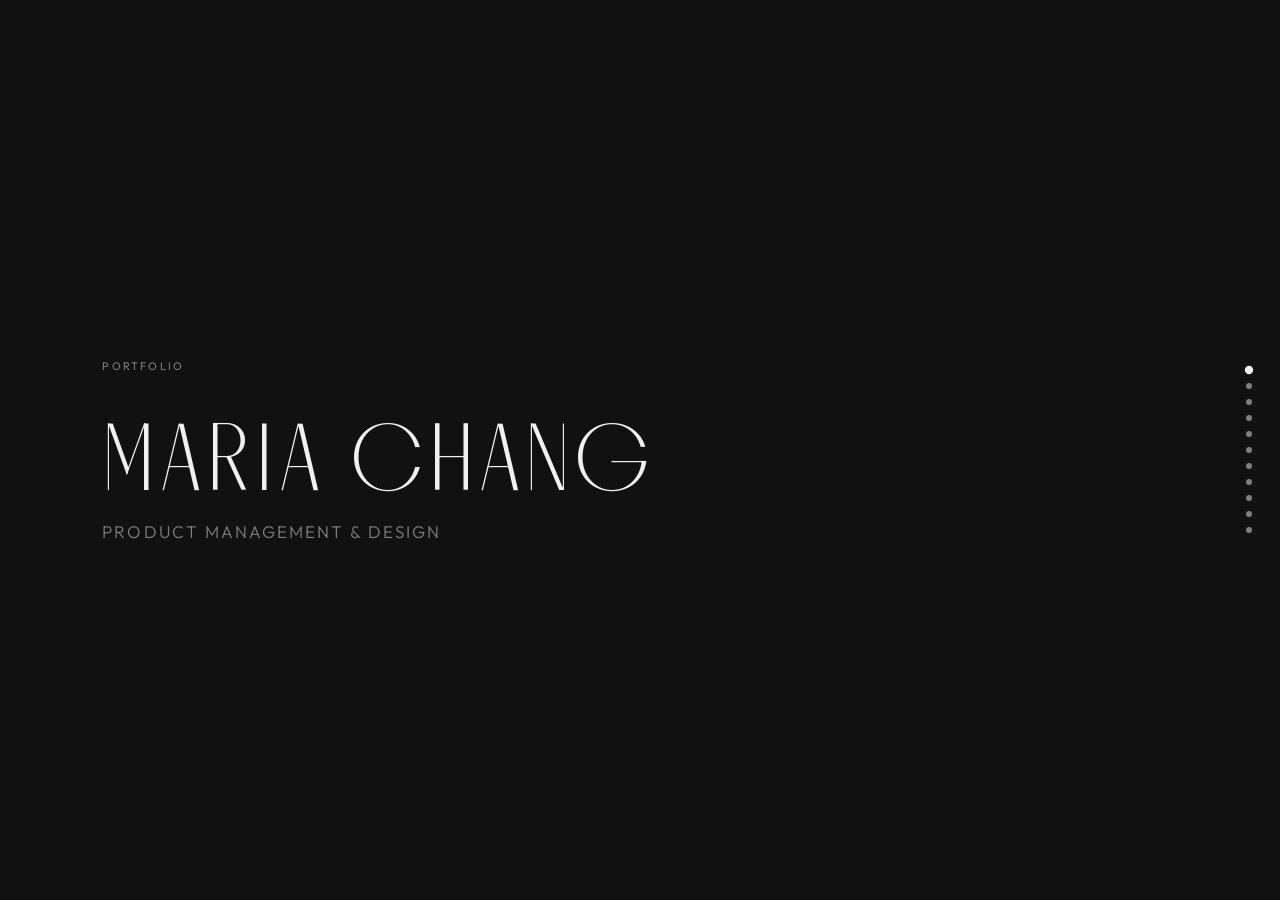
==== index.html @ 5188cbfe "Fix video paths with clean filenames" ====
<!DOCTYPE html>
<html lang="en">
<head>
  <meta charset="UTF-8" />
  <meta name="viewport" content="width=device-width, initial-scale=1.0" />
  <title>Maria Chang — Portfolio</title>
  <style>
    @font-face {
      font-family: 'Outfit';
      src: url('fonts/Outfit.ttf') format('truetype');
      font-weight: 100 900;
      font-style: normal;
    }
    @font-face {
      font-family: 'Melodrama';
      src: url('fonts/Melodrama.ttf') format('truetype');
      font-weight: 100 900;
      font-style: normal;
    }

    *, *::before, *::after { box-sizing: border-box; margin: 0; padding: 0; }

    :root {
      --bg: #111111;
      --bg2: #181818;
      --fg: #f0f0f0;
      --muted: rgba(240,240,240,0.5);
      --line: rgba(240,240,240,0.15);
      --accent: rgba(240,240,240,0.08);
      --font: 'Outfit', 'Helvetica Neue', Helvetica, Arial, system-ui, sans-serif;
    }

    html, body {
      height: 100%;
      background: var(--bg);
      color: var(--fg);
      font-family: var(--font);
      overflow: hidden;
    }

    /* ── scroll container ── */
    main {
      height: 100vh;
      overflow-y: scroll;
      scroll-snap-type: y mandatory;
      scrollbar-width: none;
    }
    main::-webkit-scrollbar { display: none; }

    section {
      height: 100vh;
      width: 100vw;
      scroll-snap-align: start;
      display: flex;
      align-items: center;
      justify-content: center;
      position: relative;
      overflow: hidden;
      padding: 0 8vw;
    }

    /* ── nav dots ── */
    nav {
      position: fixed;
      right: 28px;
      top: 50%;
      transform: translateY(-50%);
      z-index: 100;
      display: flex;
      flex-direction: column;
      gap: 10px;
    }
    nav a {
      display: block;
      width: 6px;
      height: 6px;
      border-radius: 50%;
      background: var(--muted);
      transition: background 0.3s, transform 0.3s;
      text-decoration: none;
    }
    nav a.active {
      background: var(--fg);
      transform: scale(1.4);
    }

    /* ── typography ── */
    .label {
      font-size: 11px;
      letter-spacing: 0.2em;
      text-transform: uppercase;
      color: var(--muted);
      margin-bottom: 20px;
    }
    h1 {
      font-family: 'Melodrama', var(--font);
      font-size: clamp(52px, 8vw, 96px);
      font-weight: 300;
      letter-spacing: 0.05em;
      text-transform: uppercase;
      line-height: 1;
    }
    h2 {
      font-family: 'Melodrama', var(--font);
      font-size: clamp(32px, 5vw, 58px);
      font-weight: 300;
      letter-spacing: 0.04em;
      text-transform: uppercase;
      line-height: 1;
      margin-bottom: 28px;
    }
    h3 {
      font-size: 11px;
      font-weight: 400;
      letter-spacing: 0.18em;
      text-transform: uppercase;
      color: var(--muted);
      margin-bottom: 10px;
    }
    p {
      font-size: clamp(13px, 1.4vw, 15px);
      line-height: 1.7;
      color: var(--fg);
      max-width: 560px;
    }
    .rule { width: 100%; height: 1px; background: var(--line); margin: 20px 0; }

    /* ── slide layouts ── */
    .slide-inner {
      width: 100%;
      max-width: 1100px;
    }

    /* ── S1: hero ── */
    #s1 { background: var(--bg); }
    #s1 .slide-inner { display: flex; flex-direction: column; gap: 16px; }
    #s1 .subtitle {
      font-size: clamp(13px, 1.6vw, 17px);
      letter-spacing: 0.12em;
      text-transform: uppercase;
      color: var(--muted);
      font-weight: 300;
    }

    /* ── S2: about ── */
    #s2 { background: var(--bg2); }
    #s2 .grid {
      display: grid;
      grid-template-columns: 1fr 1fr;
      gap: 0 60px;
      margin-top: 8px;
    }
    #s2 .col { display: flex; flex-direction: column; gap: 12px; }
    #s2 .interest-list { list-style: none; display: flex; flex-direction: column; gap: 6px; }
    #s2 .interest-list li {
      font-size: clamp(13px, 1.3vw, 15px);
      padding-left: 16px;
      border-left: 1px solid var(--line);
      color: var(--fg);
      line-height: 1.5;
    }

    /* ── project slides ── */
    .project-slide { background: var(--bg); }
    .project-slide.alt { background: var(--bg2); }
    .project-slide .slide-inner {
      display: grid;
      grid-template-columns: 1fr 1fr;
      gap: 60px;
      align-items: center;
    }
    .project-slide .text-col { display: flex; flex-direction: column; }
    .project-slide .media-col {
      display: flex;
      align-items: center;
      justify-content: center;
    }
    .project-slide video {
      width: 100%;
      max-height: 55vh;
      border-radius: 4px;
      background: #000;
      object-fit: cover;
    }
    .insight {
      margin-top: 20px;
      padding: 16px 20px;
      border-left: 2px solid var(--line);
      font-size: clamp(12px, 1.2vw, 14px);
      font-style: italic;
      color: var(--muted);
      line-height: 1.7;
      max-width: 480px;
    }
    .link-out {
      display: inline-block;
      margin-top: 20px;
      font-size: 11px;
      letter-spacing: 0.15em;
      text-transform: uppercase;
      color: var(--fg);
      text-decoration: none;
      border-bottom: 1px solid var(--line);
      padding-bottom: 3px;
      transition: border-color 0.2s;
    }
    .link-out:hover { border-color: var(--fg); }

    .tools-list {
      display: flex;
      flex-wrap: wrap;
      gap: 8px;
      margin-top: 16px;
    }
    .tools-list span {
      font-size: 11px;
      letter-spacing: 0.1em;
      text-transform: uppercase;
      padding: 4px 10px;
      border: 1px solid var(--line);
      border-radius: 2px;
      color: var(--muted);
    }

    .three-col {
      display: grid;
      grid-template-columns: 1fr 1fr 1fr;
      gap: 24px;
      margin-top: 20px;
    }
    .three-col .item { display: flex; flex-direction: column; gap: 8px; }
    .three-col .item p { max-width: none; font-size: 13px; }

    /* ── S11: thank you ── */
    #s11 { background: var(--bg2); }
    #s11 .slide-inner { display: flex; flex-direction: column; gap: 28px; }
    #s11 .tagline {
      font-size: clamp(13px, 1.5vw, 17px);
      color: var(--muted);
      max-width: 480px;
      line-height: 1.6;
    }
    #s11 .contact { display: flex; flex-direction: column; gap: 10px; }
    #s11 .contact a {
      font-size: clamp(13px, 1.3vw, 15px);
      color: var(--fg);
      text-decoration: none;
      border-bottom: 1px solid var(--line);
      padding-bottom: 3px;
      width: fit-content;
      transition: border-color 0.2s;
    }
    #s11 .contact a:hover { border-color: var(--fg); }
  </style>
</head>
<body>

<nav id="dots"></nav>

<main id="main">

  <!-- S1: Hero -->
  <section id="s1">
    <div class="slide-inner">
      <div class="label">Portfolio</div>
      <h1>Maria Chang</h1>
      <div class="subtitle">Product Management &amp; Design</div>
    </div>
  </section>

  <!-- S2: Who I Am -->
  <section id="s2">
    <div class="slide-inner">
      <div class="label">About</div>
      <h2>Who I Am</h2>
      <p>I grew up in Peru watching institutions fail the people they were supposed to serve. I believe technology can close those gaps, but only if it is built with the people it affects. My goal is to build human-centered tech that is honest about its tradeoffs and designed to expand, not replace, human agency.</p>
      <div class="rule"></div>
      <div class="grid">
        <div class="col">
          <h3>Background</h3>
          <p>Industrial and Systems Engineer from Peru, with an MBA from Politecnico di Milano and an MPS in Information Science from Cornell. I have worked across e-commerce, advertising, and job search platforms as a product manager and analyst.</p>
          <p style="margin-top:10px">My work sits at the intersection of technology, human behavior, and systems design.</p>
        </div>
        <div class="col">
          <h3>Interests</h3>
          <ul class="interest-list">
            <li>Human-AI Interaction</li>
            <li>AI Policy and Governance</li>
            <li>Technology for Development</li>
            <li>Product Strategy</li>
          </ul>
        </div>
      </div>
    </div>
  </section>

  <!-- S3: Elecciones 2026 P1 -->
  <section id="s3" class="project-slide">
    <div class="slide-inner">
      <div class="text-col">
        <div class="label">Project 01 — Ongoing</div>
        <h2>Elecciones 2026</h2>
        <div class="rule"></div>
        <h3>Problem</h3>
        <p>In Peru, corruption is normalized. The JNE (national electoral body) makes candidate info public, but the website is dense and hard to navigate. Voters struggle to compare candidates on policy, background, or track record.</p>
        <p style="margin-top:14px"><strong>Goal:</strong> Make information easy to scan without nudging voters toward any candidate.</p>
        <div style="margin-top:16px">
          <h3>Built With</h3>
          <div class="tools-list">
            <span>Claude Code</span>
            <span>Web Scraping</span>
            <span>JNE Data</span>
          </div>
        </div>
      </div>
      <div class="media-col">
        <video autoplay muted loop playsinline>
          <source src="assets/video-elecciones1.mov" type="video/mp4" />
        </video>
      </div>
    </div>
  </section>

  <!-- S4: Elecciones 2026 P2 -->
  <section id="s4" class="project-slide alt">
    <div class="slide-inner">
      <div class="text-col">
        <div class="label">Project 01 — Approach</div>
        <h2>Elecciones 2026</h2>
        <div class="rule"></div>
        <h3>Approach</h3>
        <p>Restructured the information architecture to surface policy positions, background, and track record in a scannable, comparable format.</p>
        <div class="insight">"The hardest design decision was not layout: it was deciding what to show and how much. Every choice about what to surface or suppress is implicitly an editorial decision. Neutrality is not a default. It has to be actively designed for."</div>
        <a class="link-out" href="https://mschv.github.io/eleccciones2026/" target="_blank" rel="noopener">View Live →</a>
      </div>
      <div class="media-col">
        <video autoplay muted loop playsinline>
          <source src="assets/video-elecciones2.mov" type="video/mp4" />
        </video>
      </div>
    </div>
  </section>

  <!-- S5: ApplAI P1 -->
  <section id="s5" class="project-slide alt">
    <div class="slide-inner">
      <div class="text-col">
        <div class="label">Project 02 — Cornell HCI Studio</div>
        <h2>ApplAI</h2>
        <div class="rule"></div>
        <h3>Problem</h3>
        <p>Candidates going through AI-assisted hiring have almost no visibility into how decisions are made and no recourse if they suspect unfair treatment.</p>
        <div style="margin-top:20px">
          <h3>Solution</h3>
          <p>A platform giving candidates three things they lack:</p>
          <div class="three-col" style="margin-top:14px">
            <div class="item">
              <div class="label" style="margin-bottom:6px">01</div>
              <p>Visibility into companies' hiring practices</p>
            </div>
            <div class="item">
              <div class="label" style="margin-bottom:6px">02</div>
              <p>A way to raise concerns</p>
            </div>
            <div class="item">
              <div class="label" style="margin-bottom:6px">03</div>
              <p>Access to legal guidance if rights were violated</p>
            </div>
          </div>
        </div>
        <div class="tools-list" style="margin-top:20px">
          <span>Figma</span>
        </div>
      </div>
      <div class="media-col"></div>
    </div>
  </section>

  <!-- S6: ApplAI P2 -->
  <section id="s6" class="project-slide">
    <div class="slide-inner">
      <div class="text-col">
        <div class="label">Project 02 — Process &amp; Results</div>
        <h2>ApplAI</h2>
        <div class="rule"></div>
        <h3>Process</h3>
        <p>User interviews, heuristic evaluation, and usability testing across multi-screen workflows.</p>
        <div class="insight">"The most valuable intervention was making systemic information legible so candidates could make informed choices from the start."</div>
        <div style="margin-top:16px">
          <h3>Key Finding</h3>
          <p>The companies' hiring practices view resonated most strongly. Users wanted visibility before applying — not just a complaint button after something went wrong.</p>
        </div>
        <div class="tools-list" style="margin-top:16px">
          <span>Figma</span>
          <span>Fireworks AI</span>
          <span>Mistral</span>
          <span>Prompt Engineering</span>
        </div>
        <a class="link-out" href="https://www.figma.com/proto/qfC9lb682GSVpieLR2Z6wX/ApplAI" target="_blank" rel="noopener">View Prototype →</a>
      </div>
      <div class="media-col">
        <video autoplay muted loop playsinline>
          <source src="assets/video-applai.mov" type="video/mp4" />
        </video>
      </div>
    </div>
  </section>

  <!-- S7: Jobrapido P1 -->
  <section id="s7" class="project-slide alt">
    <div class="slide-inner">
      <div class="text-col">
        <div class="label">Project 03 — PM Internship</div>
        <h2>Jobrapido</h2>
        <div class="rule"></div>
        <h3>Problem</h3>
        <p>Low retention. Users were not coming back.</p>
        <p style="margin-top:10px"><em>"The UX was the bottleneck. If we made the search experience meaningfully better, retention would follow."</em></p>
        <div style="margin-top:20px">
          <h3>Three Levers</h3>
          <div class="three-col">
            <div class="item">
              <div class="label" style="margin-bottom:6px">Filtering</div>
              <p>Built ML keyword extraction workflow to improve job-to-query matching (80% accuracy)</p>
            </div>
            <div class="item">
              <div class="label" style="margin-bottom:6px">UI Redesign</div>
              <p>Restructured results page with inline job preview and rebalanced visual hierarchy</p>
            </div>
            <div class="item">
              <div class="label" style="margin-bottom:6px">Subscription</div>
              <p>Reworked copy and flow to convert more users into returning ones</p>
            </div>
          </div>
        </div>
      </div>
      <div class="media-col"></div>
    </div>
  </section>

  <!-- S8: Jobrapido P2 -->
  <section id="s8" class="project-slide">
    <div class="slide-inner">
      <div class="text-col">
        <div class="label">Project 03 — Results</div>
        <h2>Jobrapido</h2>
        <div class="rule"></div>
        <h3>Outcome</h3>
        <p>Data-driven redesign proposal with measurable improvements tracked across engagement metrics using an A/B testing framework with Looker dashboards.</p>
        <div style="margin-top:16px">
          <h3>Technical Achievement</h3>
          <p>Used Fireworks AI to test and compare models. Fine-tuned a zero-shot prompt with Mistral until reaching 80% keyword extraction accuracy.</p>
        </div>
        <div class="tools-list" style="margin-top:16px">
          <span>Figma</span>
          <span>Looker Studio</span>
          <span>A/B Testing</span>
          <span>SQL</span>
          <span>Fireworks AI</span>
          <span>Mistral</span>
        </div>
      </div>
      <div class="media-col"></div>
    </div>
  </section>

  <!-- S9: Jobrapido P3 -->
  <section id="s9" class="project-slide alt">
    <div class="slide-inner">
      <div class="text-col" style="max-width:600px">
        <div class="label">Project 03 — Summary</div>
        <h2>Jobrapido</h2>
        <div class="rule"></div>
        <p>A PM internship focused on understanding why users weren't returning — and shipping a measurable answer.</p>
        <div style="margin-top:28px; display:flex; flex-direction:column; gap:18px;">
          <div>
            <h3>Filtering</h3>
            <p>ML keyword extraction improved job-to-query relevance, reducing noise and increasing result quality</p>
          </div>
          <div class="rule" style="margin:0"></div>
          <div>
            <h3>Subscription Flow</h3>
            <p>Revised copy and UX flow converted more one-time visitors into subscribed, returning users</p>
          </div>
          <div class="rule" style="margin:0"></div>
          <div>
            <h3>UI Redesign</h3>
            <p>Inline preview and visual hierarchy changes reduced friction in the core search-to-apply path</p>
          </div>
        </div>
      </div>
      <div class="media-col"></div>
    </div>
  </section>

  <!-- S10: A Common Day -->
  <section id="s10" class="project-slide">
    <div class="slide-inner">
      <div class="text-col">
        <div class="label">Project 04 — Cornell Art &amp; Technology</div>
        <h2>A Common Day</h2>
        <div class="rule"></div>
        <h3>What It Is</h3>
        <p>An interactive narrative game about an ordinary workday. Play as Alex — make small choices throughout the day (talk to a neighbor, respond to a coworker, leave early or stay late).</p>
        <p style="margin-top:12px">Two stats — <strong>Drive</strong> and <strong>Connection</strong> — shift with every decision and shape how the day ends.</p>
        <div class="insight">"Built end-to-end, solo, using Claude Code."</div>
        <div class="tools-list" style="margin-top:16px">
          <span>Claude Code</span>
        </div>
        <a class="link-out" href="https://mschv.github.io/my-game" target="_blank" rel="noopener">Play the Game →</a>
      </div>
      <div class="media-col"></div>
    </div>
  </section>

  <!-- S11: Thank You -->
  <section id="s11">
    <div class="slide-inner">
      <div class="label">Contact</div>
      <h2>Thank You</h2>
      <p class="tagline">Building tech that is human-centered and helps close gaps.</p>
      <div class="rule"></div>
      <div class="contact">
        <a href="mailto:marisu.chang@gmail.com">marisu.chang@gmail.com</a>
        <a href="tel:+16073793864">(607) 379-3864</a>
        <a href="https://www.linkedin.com/in/mariasusanachangv/" target="_blank" rel="noopener">LinkedIn →</a>
      </div>
    </div>
  </section>

</main>

<script>
  const sections = Array.from(document.querySelectorAll('section'));
  const nav = document.getElementById('dots');
  const main = document.getElementById('main');

  // build dots
  sections.forEach((s, i) => {
    const a = document.createElement('a');
    a.href = '#' + s.id;
    a.dataset.i = i;
    a.addEventListener('click', e => {
      e.preventDefault();
      sections[i].scrollIntoView({ behavior: 'smooth' });
    });
    nav.appendChild(a);
  });

  const dots = Array.from(nav.querySelectorAll('a'));

  // active dot via IntersectionObserver
  const observer = new IntersectionObserver(entries => {
    entries.forEach(entry => {
      if (entry.isIntersecting) {
        const i = sections.indexOf(entry.target);
        dots.forEach(d => d.classList.remove('active'));
        if (dots[i]) dots[i].classList.add('active');
      }
    });
  }, { root: main, threshold: 0.6 });

  sections.forEach(s => observer.observe(s));

  // keyboard nav
  document.addEventListener('keydown', e => {
    const active = dots.findIndex(d => d.classList.contains('active'));
    if (e.key === 'ArrowDown' && active < sections.length - 1) {
      sections[active + 1].scrollIntoView({ behavior: 'smooth' });
    } else if (e.key === 'ArrowUp' && active > 0) {
      sections[active - 1].scrollIntoView({ behavior: 'smooth' });
    }
  });
</script>

</body>
</html>
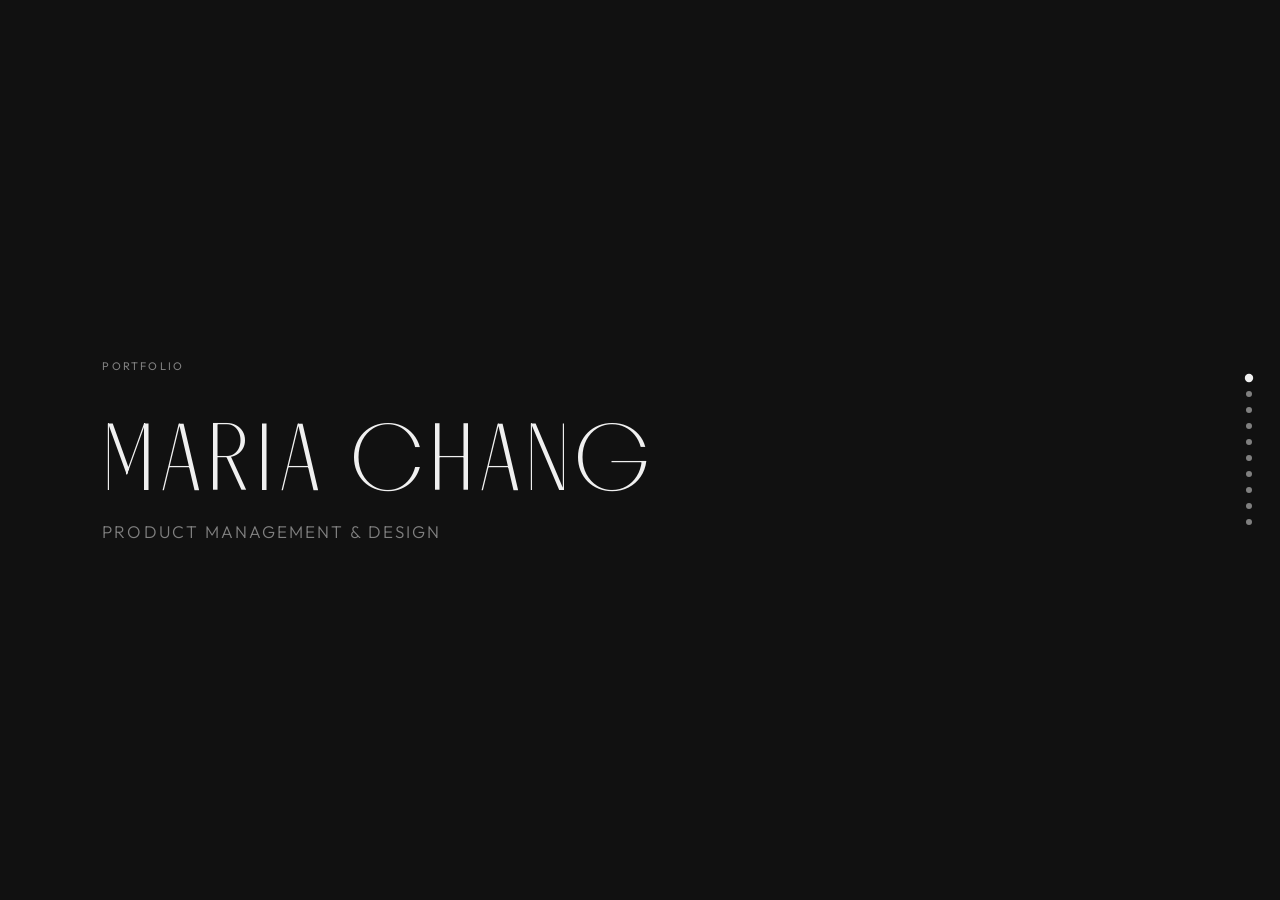
==== commit b6d9b28b: "Remove redundant Jobrapido summary slide" ====
--- a/index.html
+++ b/index.html
@@ -372,7 +372,9 @@
           <span>Figma</span>
         </div>
       </div>
-      <div class="media-col"></div>
+      <div class="media-col">
+        <img src="assets/images/applai.jpeg" alt="ApplAI interface" style="width:100%;max-height:55vh;object-fit:cover;border-radius:4px;" />
+      </div>
     </div>
   </section>
 
@@ -434,7 +436,9 @@
           </div>
         </div>
       </div>
-      <div class="media-col"></div>
+      <div class="media-col">
+        <img src="assets/images/jobrapido-v1.jpeg" alt="Jobrapido original" style="width:100%;max-height:55vh;object-fit:cover;border-radius:4px;" />
+      </div>
     </div>
   </section>
 
@@ -460,41 +464,14 @@
           <span>Mistral</span>
         </div>
       </div>
-      <div class="media-col"></div>
-    </div>
-  </section>
-
-  <!-- S9: Jobrapido P3 -->
-  <section id="s9" class="project-slide alt">
-    <div class="slide-inner">
-      <div class="text-col" style="max-width:600px">
-        <div class="label">Project 03 — Summary</div>
-        <h2>Jobrapido</h2>
-        <div class="rule"></div>
-        <p>A PM internship focused on understanding why users weren't returning — and shipping a measurable answer.</p>
-        <div style="margin-top:28px; display:flex; flex-direction:column; gap:18px;">
-          <div>
-            <h3>Filtering</h3>
-            <p>ML keyword extraction improved job-to-query relevance, reducing noise and increasing result quality</p>
-          </div>
-          <div class="rule" style="margin:0"></div>
-          <div>
-            <h3>Subscription Flow</h3>
-            <p>Revised copy and UX flow converted more one-time visitors into subscribed, returning users</p>
-          </div>
-          <div class="rule" style="margin:0"></div>
-          <div>
-            <h3>UI Redesign</h3>
-            <p>Inline preview and visual hierarchy changes reduced friction in the core search-to-apply path</p>
-          </div>
-        </div>
-      </div>
-      <div class="media-col"></div>
-    </div>
-  </section>
-
-  <!-- S10: A Common Day -->
-  <section id="s10" class="project-slide">
+      <div class="media-col">
+        <img src="assets/images/jobrapido-proposal.jpeg" alt="Jobrapido redesign proposal" style="width:100%;max-height:55vh;object-fit:cover;border-radius:4px;" />
+      </div>
+    </div>
+  </section>
+
+  <!-- S9: A Common Day -->
+  <section id="s9" class="project-slide">
     <div class="slide-inner">
       <div class="text-col">
         <div class="label">Project 04 — Cornell Art &amp; Technology</div>
@@ -509,12 +486,14 @@
         </div>
         <a class="link-out" href="https://mschv.github.io/my-game" target="_blank" rel="noopener">Play the Game →</a>
       </div>
-      <div class="media-col"></div>
-    </div>
-  </section>
-
-  <!-- S11: Thank You -->
-  <section id="s11">
+      <div class="media-col">
+        <img src="assets/images/a-common-day.jpeg" alt="A Common Day game" style="width:100%;max-height:55vh;object-fit:contain;border-radius:4px;" />
+      </div>
+    </div>
+  </section>
+
+  <!-- S10: Thank You -->
+  <section id="s10">
     <div class="slide-inner">
       <div class="label">Contact</div>
       <h2>Thank You</h2>
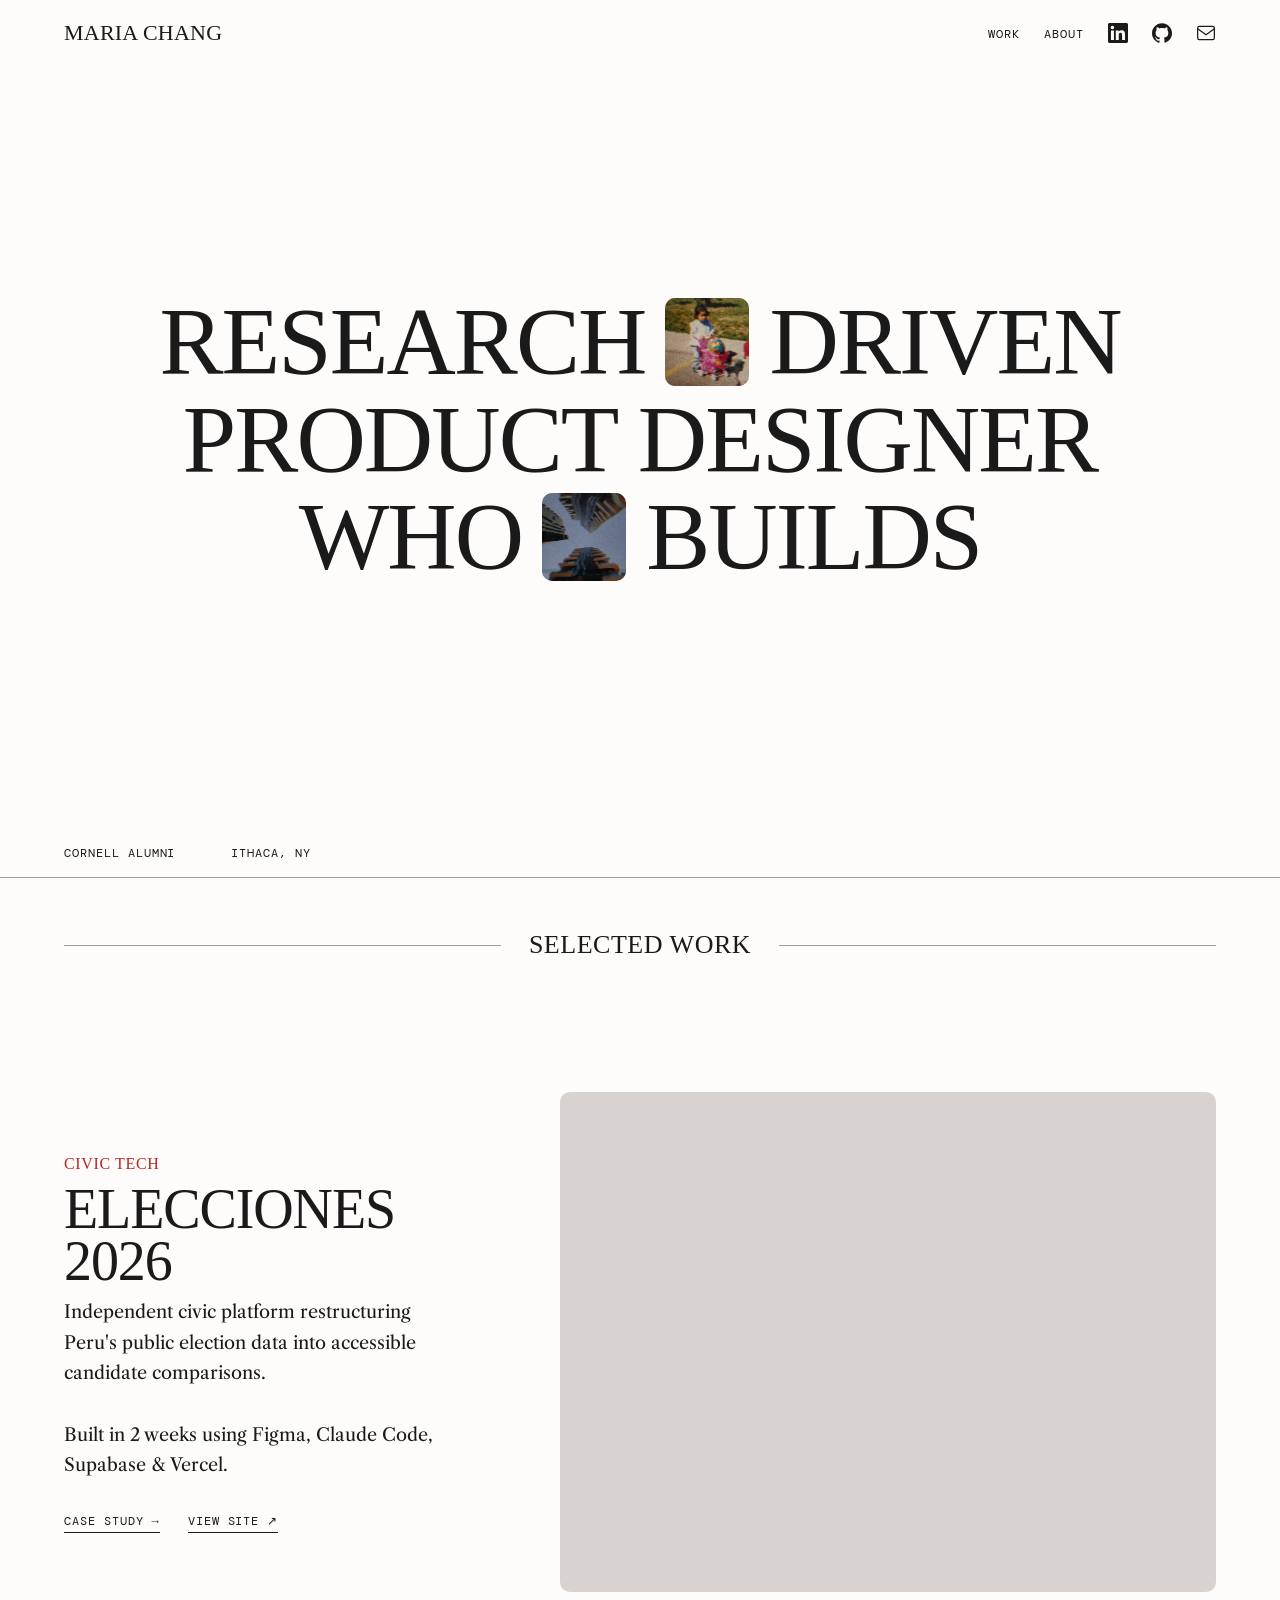
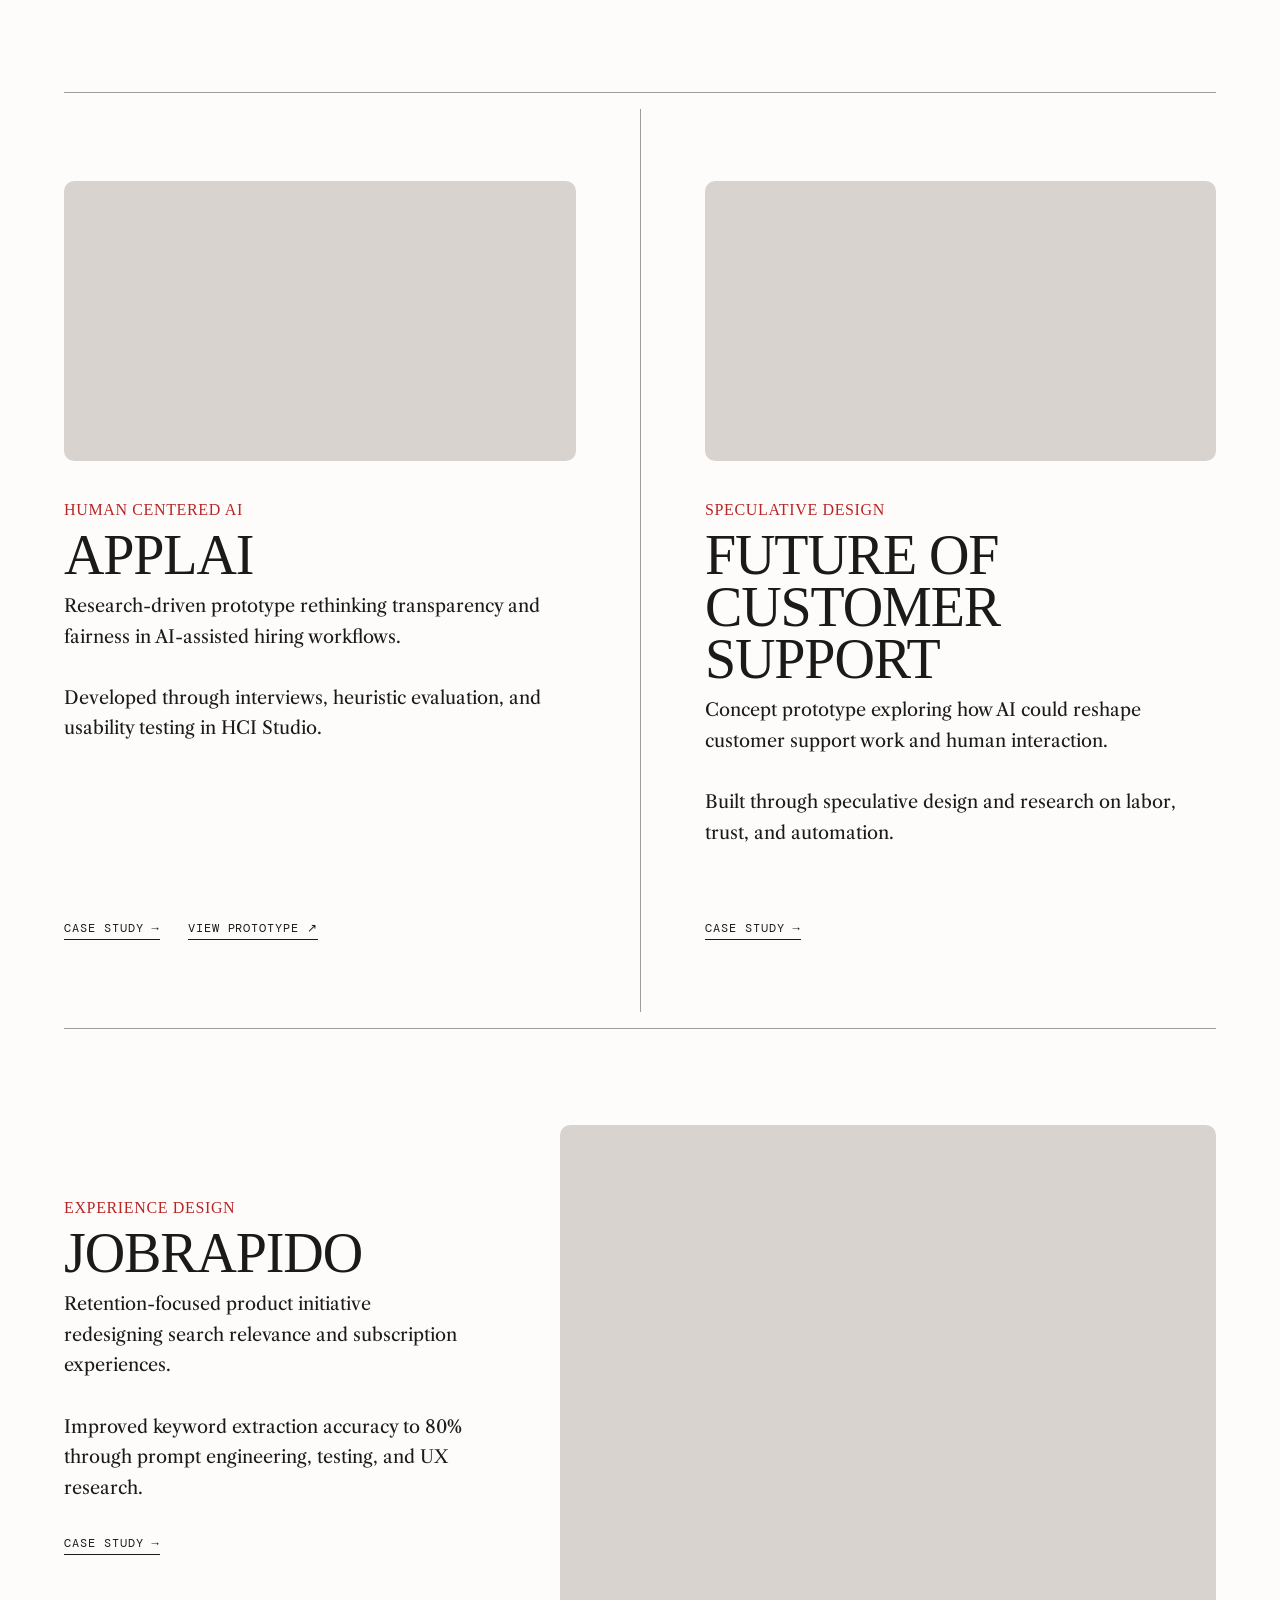
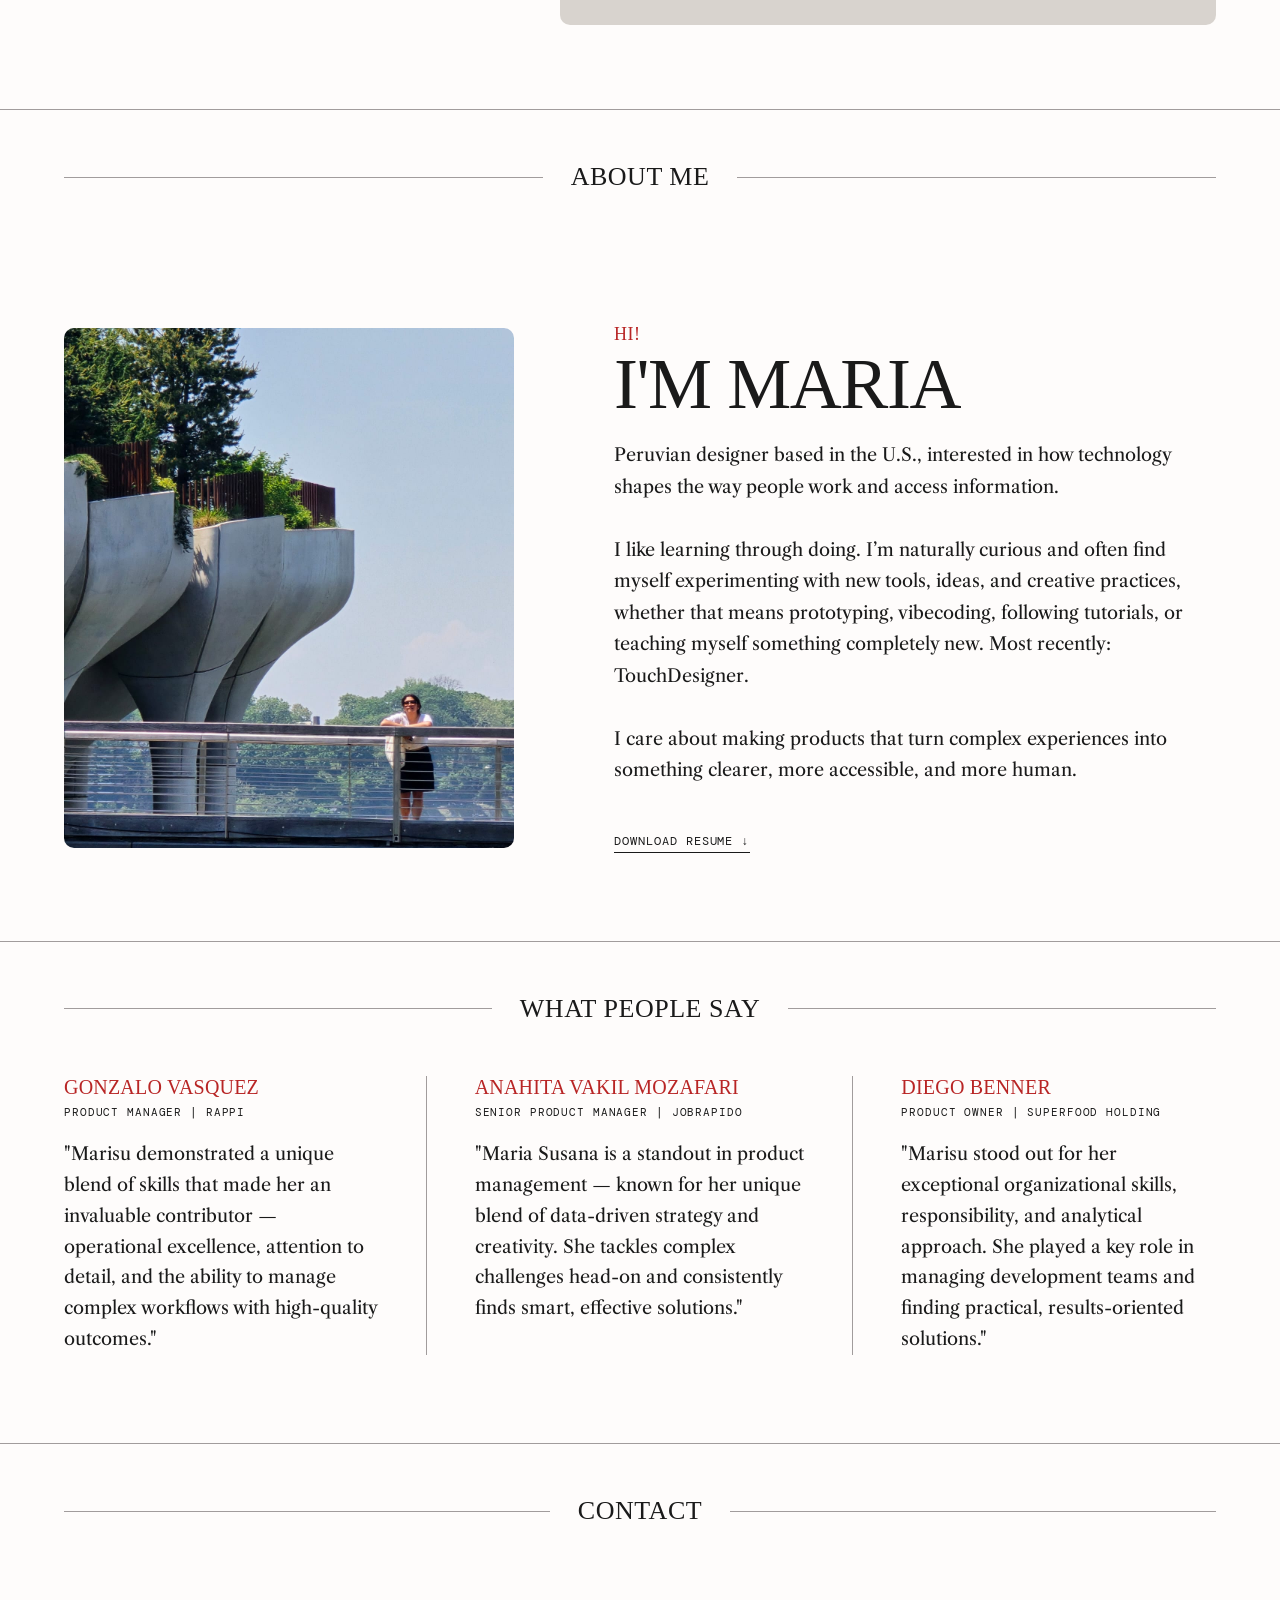
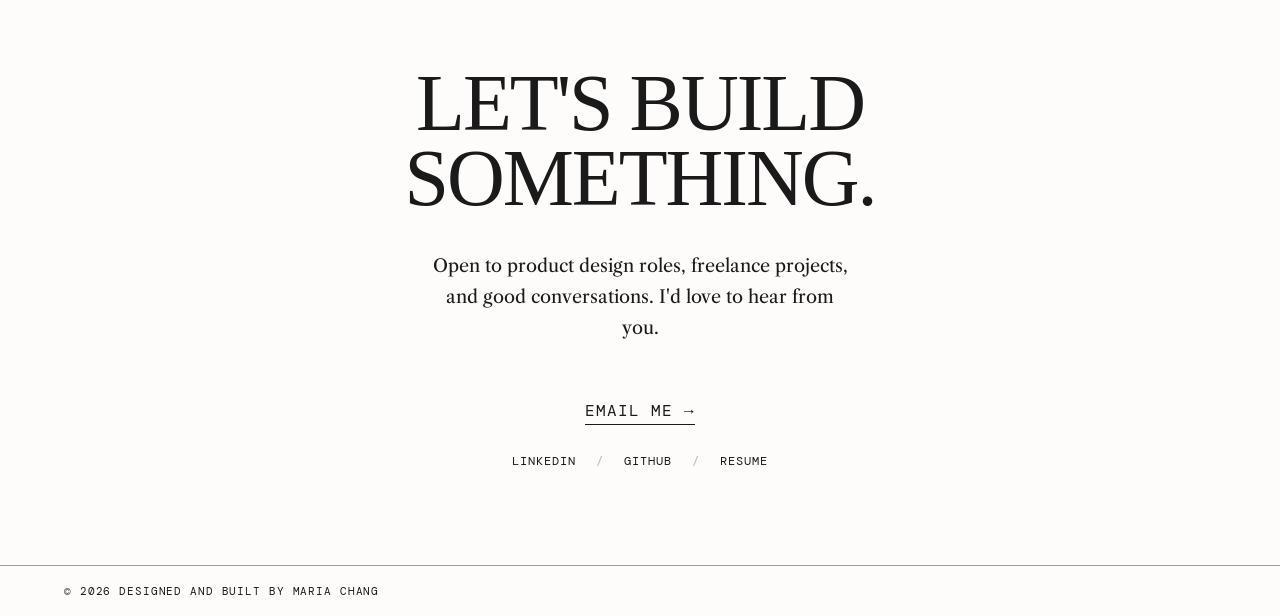
==== commit e6508eff: "Initial commit — Maria Chang portfolio Co-Authored-By: Claude Sonnet 4.6 <noreply@anthropic.com>" ====
--- a/index.html
+++ b/index.html
@@ -1,556 +1,515 @@
 <!DOCTYPE html>
 <html lang="en">
 <head>
-  <meta charset="UTF-8" />
-  <meta name="viewport" content="width=device-width, initial-scale=1.0" />
-  <title>Maria Chang — Portfolio</title>
+  <meta charset="UTF-8">
+  <meta name="viewport" content="width=device-width, initial-scale=1.0">
+  <title>Maria Chang — Product Designer</title>
+
+  <link rel="preconnect" href="https://fonts.googleapis.com">
+  <link rel="preconnect" href="https://fonts.gstatic.com" crossorigin>
+  <link href="https://fonts.googleapis.com/css2?family=DM+Mono:ital,wght@0,300;0,400;0,500;1,300;1,400;1,500&family=Libre+Caslon+Text:ital,wght@0,400;0,700;1,400&display=swap" rel="stylesheet">
+  <link rel="stylesheet" href="styles/base.css">
+
   <style>
-    @font-face {
-      font-family: 'Outfit';
-      src: url('fonts/Outfit.ttf') format('truetype');
-      font-weight: 100 900;
-      font-style: normal;
-    }
-    @font-face {
-      font-family: 'Melodrama';
-      src: url('fonts/Melodrama.ttf') format('truetype');
-      font-weight: 100 900;
-      font-style: normal;
-    }
-
-    *, *::before, *::after { box-sizing: border-box; margin: 0; padding: 0; }
-
-    :root {
-      --bg: #111111;
-      --bg2: #181818;
-      --fg: #f0f0f0;
-      --muted: rgba(240,240,240,0.5);
-      --line: rgba(240,240,240,0.15);
-      --accent: rgba(240,240,240,0.08);
-      --font: 'Outfit', 'Helvetica Neue', Helvetica, Arial, system-ui, sans-serif;
-    }
-
-    html, body {
-      height: 100%;
-      background: var(--bg);
-      color: var(--fg);
-      font-family: var(--font);
-      overflow: hidden;
-    }
-
-    /* ── scroll container ── */
-    main {
-      height: 100vh;
-      overflow-y: scroll;
-      scroll-snap-type: y mandatory;
-      scrollbar-width: none;
-    }
-    main::-webkit-scrollbar { display: none; }
-
-    section {
-      height: 100vh;
-      width: 100vw;
-      scroll-snap-align: start;
+    /* ── HERO ───────────────────────────────────────────────────────────────── */
+    .hero {
+      border-bottom: 1px solid var(--rule);
+      height: calc(100svh - 88px);
+      min-height: 640px;
+      position: relative;
+      display: flex;
+      align-items: center;
+    }
+    .hero .inner { padding-top: 0; padding-bottom: 64px; }
+    .hero-headline {
+      font-family: var(--f-disp);
+      font-weight: 400;
+      font-size: 96px;
+      line-height: 1.02;
+      letter-spacing: -0.02em;
+      text-transform: uppercase;
+      color: var(--ink);
+      text-align: center;
+    }
+    .hero-row {
       display: flex;
       align-items: center;
       justify-content: center;
-      position: relative;
-      overflow: hidden;
-      padding: 0 8vw;
-    }
-
-    /* ── nav dots ── */
-    nav {
-      position: fixed;
-      right: 28px;
-      top: 50%;
-      transform: translateY(-50%);
-      z-index: 100;
+      gap: 20px;
+    }
+    .hero-thumb {
+      width: 84px; height: 88px;
+      border-radius: 10px; object-fit: cover;
+      flex-shrink: 0; background: #c8c2bb;
+    }
+    .hero-meta {
+      position: absolute;
+      bottom: 0;
+      left: 50%;
+      transform: translateX(-50%);
+      width: 100%;
+      max-width: var(--page-max);
+      padding: 16px var(--pad);
       display: flex;
-      flex-direction: column;
-      gap: 10px;
-    }
-    nav a {
-      display: block;
-      width: 6px;
-      height: 6px;
-      border-radius: 50%;
-      background: var(--muted);
-      transition: background 0.3s, transform 0.3s;
-      text-decoration: none;
-    }
-    nav a.active {
-      background: var(--fg);
-      transform: scale(1.4);
-    }
-
-    /* ── typography ── */
-    .label {
-      font-size: 11px;
-      letter-spacing: 0.2em;
-      text-transform: uppercase;
-      color: var(--muted);
-      margin-bottom: 20px;
-    }
-    h1 {
-      font-family: 'Melodrama', var(--font);
-      font-size: clamp(52px, 8vw, 96px);
-      font-weight: 300;
-      letter-spacing: 0.05em;
-      text-transform: uppercase;
-      line-height: 1;
-    }
-    h2 {
-      font-family: 'Melodrama', var(--font);
-      font-size: clamp(32px, 5vw, 58px);
-      font-weight: 300;
-      letter-spacing: 0.04em;
-      text-transform: uppercase;
-      line-height: 1;
-      margin-bottom: 28px;
-    }
-    h3 {
-      font-size: 11px;
-      font-weight: 400;
-      letter-spacing: 0.18em;
-      text-transform: uppercase;
-      color: var(--muted);
-      margin-bottom: 10px;
-    }
-    p {
-      font-size: clamp(13px, 1.4vw, 15px);
-      line-height: 1.7;
-      color: var(--fg);
-      max-width: 560px;
-    }
-    .rule { width: 100%; height: 1px; background: var(--line); margin: 20px 0; }
-
-    /* ── slide layouts ── */
-    .slide-inner {
-      width: 100%;
-      max-width: 1100px;
-    }
-
-    /* ── S1: hero ── */
-    #s1 { background: var(--bg); }
-    #s1 .slide-inner { display: flex; flex-direction: column; gap: 16px; }
-    #s1 .subtitle {
-      font-size: clamp(13px, 1.6vw, 17px);
-      letter-spacing: 0.12em;
-      text-transform: uppercase;
-      color: var(--muted);
-      font-weight: 300;
-    }
-
-    /* ── S2: about ── */
-    #s2 { background: var(--bg2); }
-    #s2 .grid {
-      display: grid;
-      grid-template-columns: 1fr 1fr;
-      gap: 0 60px;
-      margin-top: 8px;
-    }
-    #s2 .col { display: flex; flex-direction: column; gap: 12px; }
-    #s2 .interest-list { list-style: none; display: flex; flex-direction: column; gap: 6px; }
-    #s2 .interest-list li {
-      font-size: clamp(13px, 1.3vw, 15px);
-      padding-left: 16px;
-      border-left: 1px solid var(--line);
-      color: var(--fg);
-      line-height: 1.5;
-    }
-
-    /* ── project slides ── */
-    .project-slide { background: var(--bg); }
-    .project-slide.alt { background: var(--bg2); }
-    .project-slide .slide-inner {
-      display: grid;
-      grid-template-columns: 1fr 1fr;
-      gap: 60px;
-      align-items: center;
-    }
-    .project-slide .text-col { display: flex; flex-direction: column; }
-    .project-slide .media-col {
-      display: flex;
-      align-items: center;
-      justify-content: center;
-    }
-    .project-slide video {
-      width: 100%;
-      max-height: 55vh;
-      border-radius: 4px;
-      background: #000;
-      object-fit: cover;
-    }
-    .insight {
-      margin-top: 20px;
-      padding: 16px 20px;
-      border-left: 2px solid var(--line);
-      font-size: clamp(12px, 1.2vw, 14px);
-      font-style: italic;
-      color: var(--muted);
-      line-height: 1.7;
-      max-width: 480px;
-    }
-    .link-out {
-      display: inline-block;
-      margin-top: 20px;
-      font-size: 11px;
-      letter-spacing: 0.15em;
-      text-transform: uppercase;
-      color: var(--fg);
-      text-decoration: none;
-      border-bottom: 1px solid var(--line);
-      padding-bottom: 3px;
-      transition: border-color 0.2s;
-    }
-    .link-out:hover { border-color: var(--fg); }
-
-    .tools-list {
-      display: flex;
-      flex-wrap: wrap;
-      gap: 8px;
-      margin-top: 16px;
-    }
-    .tools-list span {
-      font-size: 11px;
-      letter-spacing: 0.1em;
-      text-transform: uppercase;
-      padding: 4px 10px;
-      border: 1px solid var(--line);
-      border-radius: 2px;
-      color: var(--muted);
-    }
-
-    .three-col {
-      display: grid;
-      grid-template-columns: 1fr 1fr 1fr;
-      gap: 24px;
-      margin-top: 20px;
-    }
-    .three-col .item { display: flex; flex-direction: column; gap: 8px; }
-    .three-col .item p { max-width: none; font-size: 13px; }
-
-    /* ── S11: thank you ── */
-    #s11 { background: var(--bg2); }
-    #s11 .slide-inner { display: flex; flex-direction: column; gap: 28px; }
-    #s11 .tagline {
-      font-size: clamp(13px, 1.5vw, 17px);
-      color: var(--muted);
-      max-width: 480px;
-      line-height: 1.6;
-    }
-    #s11 .contact { display: flex; flex-direction: column; gap: 10px; }
-    #s11 .contact a {
-      font-size: clamp(13px, 1.3vw, 15px);
-      color: var(--fg);
-      text-decoration: none;
-      border-bottom: 1px solid var(--line);
-      padding-bottom: 3px;
-      width: fit-content;
-      transition: border-color 0.2s;
-    }
-    #s11 .contact a:hover { border-color: var(--fg); }
+      gap: 56px;
+      font-family: var(--f-mono);
+      font-size: 12px;
+      letter-spacing: var(--track);
+    }
+
+    /* Hero — CSS-only staggered entrance (above fold, no observer needed) */
+    .hero-headline > *:nth-child(1) { animation: fade-up 1s 0.05s cubic-bezier(0.22, 1, 0.36, 1) both; }
+    .hero-headline > *:nth-child(2) { animation: fade-up 1s 0.22s cubic-bezier(0.22, 1, 0.36, 1) both; }
+    .hero-headline > *:nth-child(3) { animation: fade-up 1s 0.38s cubic-bezier(0.22, 1, 0.36, 1) both; }
+    .hero-meta { animation: fade-in 0.8s 0.6s ease-out both; }
+
+    @media (prefers-reduced-motion: reduce) {
+      .hero-headline > *, .hero-meta { animation: none; opacity: 1; }
+    }
+
+    /* ── SELECTED WORK ──────────────────────────────────────────────────────── */
+    .selected-work { border-bottom: 1px solid var(--rule); }
+
+    .h-card {
+      display: flex; align-items: center;
+      gap: 96px; padding-top: 80px; padding-bottom: 80px;
+    }
+    .h-card__body   { flex: 0 0 400px; }
+    .h-card__visual { flex: 1; }
+    .h-card__img {
+      width: 100%; height: 500px;
+      border-radius: 10px; object-fit: cover; background: #d8d3ce;
+    }
+
+    .two-up { display: grid; grid-template-columns: 1fr 1fr; }
+    .two-up__card {
+      padding: 72px var(--pad);
+      display: flex; flex-direction: column; gap: 40px;
+    }
+    .two-up__card .card-meta { flex: 1; }
+    .two-up__card + .two-up__card { border-left: 1px solid var(--rule); }
+    .two-up__img {
+      width: 100%; height: 280px;
+      border-radius: 10px; object-fit: cover; background: #d8d3ce;
+    }
+
+    .card-meta     { display: flex; flex-direction: column; gap: 10px; }
+    .card-category {
+      font-family: var(--f-disp); font-weight: 500; font-size: 16px;
+      color: var(--red); letter-spacing: 0.04em; text-transform: uppercase;
+    }
+    .card-title {
+      font-family: var(--f-disp); font-weight: 400; font-size: 56px;
+      line-height: 0.93; letter-spacing: -0.02em; color: var(--ink); text-transform: uppercase;
+    }
+    .card-body { font-family: var(--f-body); font-size: 18px; line-height: 1.7; color: var(--ink); }
+    .card-actions {
+      display: flex; flex-direction: row; flex-wrap: wrap;
+      gap: 28px; margin-top: 32px;
+      font-family: var(--f-mono); font-size: 12px; letter-spacing: var(--track);
+    }
+    .card-actions a { border-bottom: 1px solid var(--ink); padding-bottom: 3px; transition: opacity 0.15s; }
+    .card-actions a:hover { opacity: 0.5; }
+
+    /* ── ABOUT ME ───────────────────────────────────────────────────────────── */
+    .about-me { border-bottom: 1px solid var(--rule); }
+
+    .about-inner { display: flex; align-items: center; gap: 100px; padding-top: 80px; padding-bottom: 88px; }
+    .about-photo { flex: 0 0 450px; height: 520px; border-radius: 10px; object-fit: cover; background: #d8d3ce; }
+    .about-text  { flex: 1; display: flex; flex-direction: column; gap: 6px; }
+    .about-hi    { font-family: var(--f-disp); font-weight: 500; font-size: 18px; color: var(--red); letter-spacing: 0.03em; text-transform: uppercase; }
+    .about-name  { font-family: var(--f-disp); font-weight: 400; font-size: 72px; line-height: 0.93; letter-spacing: -0.02em; color: var(--ink); text-transform: uppercase; }
+    .about-body  { font-family: var(--f-body); font-size: 18px; line-height: 1.75; color: var(--ink); margin-top: 16px; }
+    .about-actions {
+      margin-top: 40px; display: flex; flex-direction: row; flex-wrap: wrap;
+      gap: 28px; font-family: var(--f-mono); font-size: 12px; letter-spacing: var(--track);
+    }
+    .about-actions a { border-bottom: 1px solid var(--ink); padding-bottom: 3px; transition: opacity 0.15s; }
+    .about-actions a:hover { opacity: 0.5; }
+
+    /* ── RECOMMENDATIONS ────────────────────────────────────────────────────── */
+    .recommendations { border-bottom: 1px solid var(--rule); }
+
+    .rec-grid {
+      max-width: var(--page-max); margin: 0 auto;
+      display: grid; grid-template-columns: 1fr 1fr 1fr; padding-bottom: 88px;
+    }
+    .rec-card              { padding: 0 48px; }
+    .rec-card:first-child  { padding-left: var(--pad); }
+    .rec-card:last-child   { padding-right: var(--pad); }
+    .rec-card:not(:last-child) { border-right: 1px solid var(--rule); }
+    .rec-name  { font-family: var(--f-disp); font-weight: 500; font-size: 20px; color: var(--red); letter-spacing: 0.01em; text-transform: uppercase; }
+    .rec-role  { font-family: var(--f-mono); font-size: 11px; color: var(--ink); letter-spacing: var(--track); margin-top: 6px; }
+    .rec-quote { font-family: var(--f-body); font-size: 18px; line-height: 1.72; color: var(--ink); margin-top: 20px; }
+
+    /* ── RESPONSIVE (page-specific) ─────────────────────────────────────────── */
+    @media (max-width: 960px) {
+      .hero-headline { font-size: 68px; line-height: 1.04; }
+      .hero-thumb    { width: 60px; height: 64px; }
+
+      .h-card { flex-direction: column-reverse; gap: 40px; padding-top: 60px; padding-bottom: 60px; }
+      .h-card__body   { flex: none; width: 100%; }
+      .h-card__visual { width: 100%; }
+      .h-card__img    { height: 380px; }
+
+      .two-up { grid-template-columns: 1fr; }
+      .two-up__card + .two-up__card { border-left: none; border-top: 1px solid var(--rule); }
+
+      .card-title { font-size: 48px; }
+
+      .about-inner { flex-direction: column; gap: 40px; padding-top: 60px; padding-bottom: 64px; }
+      .about-photo { flex: none; width: 100%; height: 380px; }
+      .about-name  { font-size: 56px; }
+
+      .rec-grid { grid-template-columns: 1fr; }
+      .rec-card,
+      .rec-card:first-child,
+      .rec-card:last-child       { padding: 0 var(--pad) 48px; border-right: none; }
+      .rec-card:last-child       { padding-bottom: 0; }
+      .rec-card:not(:last-child) { border-bottom: 1px solid var(--rule); }
+    }
+
+    @media (max-width: 540px) {
+      .hero-headline { font-size: 42px; line-height: 1.06; }
+      .hero-thumb    { width: 44px; height: 48px; border-radius: 6px; }
+      .hero-row      { gap: 12px; }
+      .hero-meta     { gap: 24px; font-size: 11px; }
+
+      .card-category { font-size: 14px; }
+      .card-title    { font-size: 36px; }
+      .card-body     { font-size: 16px; line-height: 1.65; }
+      .card-actions  { font-size: 11px; margin-top: 20px; }
+
+      .h-card      { padding-top: 48px; padding-bottom: 48px; gap: 28px; }
+      .h-card__img { height: 260px; }
+
+      .two-up__card { padding: 48px var(--pad); gap: 28px; }
+      .two-up__img  { height: 220px; }
+
+      .h-rule { margin: 12px var(--pad); }
+
+      .about-inner   { padding-top: 48px; padding-bottom: 56px; gap: 28px; }
+      .about-photo   { height: 280px; }
+      .about-hi      { font-size: 16px; }
+      .about-name    { font-size: 44px; }
+      .about-body    { font-size: 16px; }
+      .about-actions { margin-top: 28px; }
+
+      .rec-grid  { padding-bottom: 56px; }
+      .rec-name  { font-size: 18px; }
+      .rec-role  { font-size: 10px; }
+      .rec-quote { font-size: 16px; line-height: 1.65; }
+      .rec-card,
+      .rec-card:first-child,
+      .rec-card:last-child { padding: 0 var(--pad) 40px; }
+      .rec-card:last-child { padding-bottom: 0; }
+    }
   </style>
 </head>
+
 <body>
 
-<nav id="dots"></nav>
-
-<main id="main">
-
-  <!-- S1: Hero -->
-  <section id="s1">
-    <div class="slide-inner">
-      <div class="label">Portfolio</div>
-      <h1>Maria Chang</h1>
-      <div class="subtitle">Product Management &amp; Design</div>
-    </div>
+  <!-- ══════════════════════════════════════════════════════════════════════ -->
+  <!-- NAV                                                                   -->
+  <!-- ══════════════════════════════════════════════════════════════════════ -->
+  <header class="site-header">
+    <nav class="nav inner">
+      <a href="/" class="nav-logo">MARIA CHANG</a>
+      <!-- Separator: hidden in default state, shows in scrolled pill -->
+      <div class="nav-sep"></div>
+      <ul class="nav-links">
+        <li><a href="#work">WORK</a></li>
+        <li><a href="#about">ABOUT</a></li>
+        <li class="nav-icon-link">
+          <a href="https://www.linkedin.com/in/mariasusanachangv/" target="_blank" rel="noopener noreferrer">
+            <svg class="nav-icon" viewBox="0 0 24 24" fill="currentColor" aria-label="LinkedIn">
+              <path d="M20.447 20.452h-3.554v-5.569c0-1.328-.027-3.037-1.852-3.037-1.853 0-2.136 1.445-2.136 2.939v5.667H9.351V9h3.414v1.561h.046c.477-.9 1.637-1.85 3.37-1.85 3.601 0 4.267 2.37 4.267 5.455v6.286zM5.337 7.433c-1.144 0-2.063-.926-2.063-2.065 0-1.138.92-2.063 2.063-2.063 1.14 0 2.064.925 2.064 2.063 0 1.139-.925 2.065-2.064 2.065zm1.782 13.019H3.555V9h3.564v11.452zM22.225 0H1.771C.792 0 0 .774 0 1.729v20.542C0 23.227.792 24 1.771 24h20.451C23.2 24 24 23.227 24 22.271V1.729C24 .774 23.2 0 22.222 0h.003z"/>
+            </svg>
+          </a>
+        </li>
+        <li class="nav-icon-link">
+          <a href="https://github.com/mschv" target="_blank" rel="noopener noreferrer">
+            <svg class="nav-icon" viewBox="0 0 24 24" fill="currentColor" aria-label="GitHub">
+              <path d="M12 .297c-6.63 0-12 5.373-12 12 0 5.303 3.438 9.8 8.205 11.385.6.113.82-.258.82-.577 0-.285-.01-1.04-.015-2.04-3.338.724-4.042-1.61-4.042-1.61C4.422 18.07 3.633 17.7 3.633 17.7c-1.087-.744.084-.729.084-.729 1.205.084 1.838 1.236 1.838 1.236 1.07 1.835 2.809 1.305 3.495.998.108-.776.417-1.305.76-1.605-2.665-.3-5.466-1.332-5.466-5.93 0-1.31.465-2.38 1.235-3.22-.135-.303-.54-1.523.105-3.176 0 0 1.005-.322 3.3 1.23.96-.267 1.98-.399 3-.405 1.02.006 2.04.138 3 .405 2.28-1.552 3.285-1.23 3.285-1.23.645 1.653.24 2.873.12 3.176.765.84 1.23 1.91 1.23 3.22 0 4.61-2.805 5.625-5.475 5.92.42.36.81 1.096.81 2.22 0 1.606-.015 2.896-.015 3.286 0 .315.21.69.825.57C20.565 22.092 24 17.592 24 12.297c0-6.627-5.373-12-12-12"/>
+            </svg>
+          </a>
+        </li>
+        <li class="nav-icon-link">
+          <a href="mailto:marisu.chang@gmail.com">
+            <svg class="nav-icon" viewBox="0 0 24 24" fill="none" stroke="currentColor" stroke-width="1.5" stroke-linecap="round" stroke-linejoin="round" aria-label="Email">
+              <rect x="2" y="4" width="20" height="16" rx="2"/>
+              <path d="m2 7 10 7 10-7"/>
+            </svg>
+          </a>
+        </li>
+        <li class="nav-contact-link"><a href="#contact">CONTACT</a></li>
+      </ul>
+    </nav>
+  </header>
+
+  <!-- ══════════════════════════════════════════════════════════════════════ -->
+  <!-- HERO                                                                  -->
+  <!-- ══════════════════════════════════════════════════════════════════════ -->
+  <section class="hero">
+    <div class="inner">
+      <h1 class="hero-headline">
+        <div class="hero-row">
+          <span>RESEARCH</span>
+          <!-- Replace src with your inline thumbnail image -->
+          <img class="hero-thumb" src="images/ascii-art (1).gif" alt="">
+          <span>DRIVEN</span>
+        </div>
+        <div>PRODUCT DESIGNER</div>
+        <div class="hero-row">
+          <span>WHO</span>
+          <!-- Replace src with your second inline thumbnail image -->
+          <img class="hero-thumb" src="images/ascii-art (3).gif" alt="">
+          <span>BUILDS</span>
+        </div>
+      </h1>
+    </div>
+    <p class="hero-meta">
+      <span>CORNELL ALUMNI</span>
+      <span>ITHACA, NY</span>
+    </p>
   </section>
 
-  <!-- S2: Who I Am -->
-  <section id="s2">
-    <div class="slide-inner">
-      <div class="label">About</div>
-      <h2>Who I Am</h2>
-      <p>I grew up in Peru watching institutions fail the people they were supposed to serve. I believe technology can close those gaps, but only if it is built with the people it affects. My goal is to build human-centered tech that is honest about its tradeoffs and designed to expand, not replace, human agency.</p>
-      <div class="rule"></div>
-      <div class="grid">
-        <div class="col">
-          <h3>Background</h3>
-          <p>Industrial and Systems Engineer from Peru, with an MBA from Politecnico di Milano and an MPS in Information Science from Cornell. I have worked across e-commerce, advertising, and job search platforms as a product manager and analyst.</p>
-          <p style="margin-top:10px">My work sits at the intersection of technology, human behavior, and systems design.</p>
-        </div>
-        <div class="col">
-          <h3>Interests</h3>
-          <ul class="interest-list">
-            <li>Human-AI Interaction</li>
-            <li>AI Policy and Governance</li>
-            <li>Technology for Development</li>
-            <li>Product Strategy</li>
-          </ul>
-        </div>
-      </div>
-    </div>
+  <!-- ══════════════════════════════════════════════════════════════════════ -->
+  <!-- SELECTED WORK                                                         -->
+  <!-- ══════════════════════════════════════════════════════════════════════ -->
+  <section id="work" class="selected-work">
+
+    <div class="section-label-wrap will-animate">
+      <span class="section-label">SELECTED WORK</span>
+    </div>
+
+    <!-- ── Card 1: text left · image right ──────────────────────────────── -->
+    <div class="h-card inner">
+      <div class="h-card__body will-animate">
+        <div class="card-meta">
+          <p class="card-category">CIVIC TECH</p>
+          <h2 class="card-title">ELECCIONES 2026</h2>
+          <p class="card-body">
+            Independent civic platform restructuring Peru's public election data
+            into accessible candidate comparisons.
+            <br><br>
+            Built in 2 weeks using Figma, Claude Code, Supabase &amp; Vercel.
+          </p>
+        </div>
+        <div class="card-actions">
+          <a href="case-study-1.html">CASE STUDY →</a>
+          <a href="https://elecciones-peru-2026.vercel.app/">VIEW SITE ↗</a>
+        </div>
+      </div>
+      <div class="h-card__visual will-animate anim-img">
+        <video class="h-card__img will-animate anim-img" autoplay loop muted playsinline>
+          <source src="images/download (1).mp4" type="video/mp4">
+        </video>
+      </div>
+    </div>
+
+    <!-- ── Cards 2 & 3: two-up vertical ─────────────────────────────────── -->
+    <div class="h-rule"></div>
+    <div class="two-up">
+
+      <div class="two-up__card will-animate" data-delay="0">
+        <!-- Replace src with project screenshot -->
+<video class="h-card__img will-animate anim-img" autoplay loop muted playsinline style="height:280px;">
+          <source src="images/download (8).mp4" type="video/mp4">
+        </video>
+        <div class="card-meta">
+          <p class="card-category">HUMAN CENTERED AI</p>
+          <h2 class="card-title">APPLAI</h2>
+          <p class="card-body">
+            Research-driven prototype rethinking transparency and fairness
+            in AI-assisted hiring workflows.
+            <br><br>
+            Developed through interviews, heuristic evaluation, and usability testing in HCI Studio.
+          </p>
+        </div>
+        <div class="card-actions">
+          <a href="case-study-2.html">CASE STUDY →</a>
+          <a href="https://www.figma.com/proto/qfC9lb682GSVpieLR2Z6wX/ApplAI?node-id=60993-74514&p=f&viewport=63%2C179%2C0.05&t=6QP2guAWMvyXeMcG-1&scaling=scale-down&content-scaling=fixed&starting-point-node-id=60993%3A74514&page-id=60797%3A68368">VIEW PROTOTYPE ↗</a>
+        </div>
+      </div>
+
+      <div class="two-up__card will-animate" data-delay="120">
+        <!-- Replace src with project screenshot -->
+        <video class="two-up__img" autoplay loop muted playsinline>
+          <source src="images/download (9).mp4" type="video/mp4">
+        </video>
+        <div class="card-meta">
+          <p class="card-category">SPECULATIVE DESIGN</p>
+          <h2 class="card-title">FUTURE OF CUSTOMER SUPPORT</h2>
+          <p class="card-body">
+            Concept prototype exploring how AI could reshape
+            customer support work and human interaction.
+            <br><br>
+            Built through speculative design and research
+            on labor, trust, and automation.          </p>
+        </div>
+        <div class="card-actions">
+          <a href="case-study-3.html">CASE STUDY →</a>
+        </div>
+      </div>
+
+    </div>
+
+    <!-- ── Card 4: text left · image right ──────────────────────────────── -->
+    <div class="h-rule"></div>
+    <div class="h-card inner">
+      <div class="h-card__body will-animate">
+        <div class="card-meta">
+          <p class="card-category">EXPERIENCE DESIGN</p>
+          <h2 class="card-title">JOBRAPIDO</h2>
+          <p class="card-body">
+            Retention-focused product initiative redesigning search relevance and subscription experiences.
+            <br><br>
+            Improved keyword extraction accuracy to 80% through prompt engineering, testing, and UX research.
+          </p>
+        </div>
+        <div class="card-actions">
+          <a href="case-study-4.html">CASE STUDY →</a>
+        </div>
+      </div>
+      <div class="h-card__visual will-animate anim-img">
+        <!-- Replace src with project screenshot -->
+        <video class="h-card__img" autoplay loop muted playsinline>
+          <source src="images/download (10).mp4" type="video/mp4">
+        </video>
+      </div>
+    </div>
+
   </section>
 
-  <!-- S3: Elecciones 2026 P1 -->
-  <section id="s3" class="project-slide">
-    <div class="slide-inner">
-      <div class="text-col">
-        <div class="label">Project 01 — Ongoing</div>
-        <h2>Elecciones 2026</h2>
-        <div class="rule"></div>
-        <h3>Problem</h3>
-        <p>In Peru, corruption is normalized. The JNE (national electoral body) makes candidate info public, but the website is dense and hard to navigate. Voters struggle to compare candidates on policy, background, or track record.</p>
-        <p style="margin-top:14px"><strong>Goal:</strong> Make information easy to scan without nudging voters toward any candidate.</p>
-        <div style="margin-top:16px">
-          <h3>Built With</h3>
-          <div class="tools-list">
-            <span>Claude Code</span>
-            <span>Web Scraping</span>
-            <span>JNE Data</span>
-          </div>
-        </div>
-      </div>
-      <div class="media-col">
-        <video autoplay muted loop playsinline>
-          <source src="assets/video-elecciones1.mov" type="video/mp4" />
-        </video>
-      </div>
-    </div>
+  <!-- ══════════════════════════════════════════════════════════════════════ -->
+  <!-- ABOUT ME                                                              -->
+  <!-- ══════════════════════════════════════════════════════════════════════ -->
+  <section id="about" class="about-me">
+
+    <div class="section-label-wrap will-animate">
+      <span class="section-label">ABOUT ME</span>
+    </div>
+
+    <div class="about-inner inner">
+      <!-- Replace src with your photo -->
+      <img class="about-photo will-animate anim-img" src="images/WhatsApp Image 2026-05-19 at 13.38.14.jpeg" alt="Maria Chang">
+
+      <div class="about-text will-animate" data-delay="80">
+        <p class="about-hi">HI!</p>
+        <h2 class="about-name">I'M MARIA</h2>
+        <p class="about-body">
+          Peruvian designer based in the U.S., interested in how technology shapes the way people work and access information.<br><br>
+          I like learning through doing. I’m naturally curious and often find myself experimenting with new tools, ideas, and creative practices, whether that means prototyping, vibecoding, following tutorials, or teaching myself something completely new. Most recently: TouchDesigner.<br><br>
+          I care about making products that turn complex experiences into something clearer, more accessible, and more human.
+        </p>
+        <div class="about-actions">
+          <a href="docs/Maria Chang PM CV.pdf" download="Maria Chang PM CV.pdf">DOWNLOAD RESUME ↓</a>
+        </div>
+      </div>
+    </div>
+
   </section>
 
-  <!-- S4: Elecciones 2026 P2 -->
-  <section id="s4" class="project-slide alt">
-    <div class="slide-inner">
-      <div class="text-col">
-        <div class="label">Project 01 — Approach</div>
-        <h2>Elecciones 2026</h2>
-        <div class="rule"></div>
-        <h3>Approach</h3>
-        <p>Restructured the information architecture to surface policy positions, background, and track record in a scannable, comparable format.</p>
-        <div class="insight">"The hardest design decision was not layout: it was deciding what to show and how much. Every choice about what to surface or suppress is implicitly an editorial decision. Neutrality is not a default. It has to be actively designed for."</div>
-        <a class="link-out" href="https://mschv.github.io/eleccciones2026/" target="_blank" rel="noopener">View Live →</a>
-      </div>
-      <div class="media-col">
-        <video autoplay muted loop playsinline>
-          <source src="assets/video-elecciones2.mov" type="video/mp4" />
-        </video>
-      </div>
-    </div>
+  <!-- ══════════════════════════════════════════════════════════════════════ -->
+  <!-- RECOMMENDATIONS                                                       -->
+  <!-- ══════════════════════════════════════════════════════════════════════ -->
+  <section class="recommendations">
+
+    <div class="section-label-wrap will-animate">
+      <span class="section-label">WHAT PEOPLE SAY</span>
+    </div>
+
+    <div class="rec-grid">
+
+      <div class="rec-card will-animate" data-delay="0">
+        <p class="rec-name">GONZALO VASQUEZ</p>
+        <p class="rec-role">PRODUCT MANAGER | RAPPI</p>
+        <p class="rec-quote">"Marisu demonstrated a unique blend of skills that made her an invaluable contributor — operational excellence, attention to detail, and the ability to manage complex workflows with high-quality outcomes."</p>
+      </div>
+
+      <div class="rec-card will-animate" data-delay="120">
+        <p class="rec-name">ANAHITA VAKIL MOZAFARI</p>
+        <p class="rec-role">SENIOR PRODUCT MANAGER | JOBRAPIDO</p>
+        <p class="rec-quote">"Maria Susana is a standout in product management — known for her unique blend of data-driven strategy and creativity. She tackles complex challenges head-on and consistently finds smart, effective solutions."</p>
+      </div>
+
+      <div class="rec-card will-animate" data-delay="240">
+        <p class="rec-name">DIEGO BENNER</p>
+        <p class="rec-role">PRODUCT OWNER | SUPERFOOD HOLDING</p>
+        <p class="rec-quote">"Marisu stood out for her exceptional organizational skills, responsibility, and analytical approach. She played a key role in managing development teams and finding practical, results-oriented solutions."</p>
+      </div>
+
+    </div>
+
   </section>
 
-  <!-- S5: ApplAI P1 -->
-  <section id="s5" class="project-slide alt">
-    <div class="slide-inner">
-      <div class="text-col">
-        <div class="label">Project 02 — Cornell HCI Studio</div>
-        <h2>ApplAI</h2>
-        <div class="rule"></div>
-        <h3>Problem</h3>
-        <p>Candidates going through AI-assisted hiring have almost no visibility into how decisions are made and no recourse if they suspect unfair treatment.</p>
-        <div style="margin-top:20px">
-          <h3>Solution</h3>
-          <p>A platform giving candidates three things they lack:</p>
-          <div class="three-col" style="margin-top:14px">
-            <div class="item">
-              <div class="label" style="margin-bottom:6px">01</div>
-              <p>Visibility into companies' hiring practices</p>
-            </div>
-            <div class="item">
-              <div class="label" style="margin-bottom:6px">02</div>
-              <p>A way to raise concerns</p>
-            </div>
-            <div class="item">
-              <div class="label" style="margin-bottom:6px">03</div>
-              <p>Access to legal guidance if rights were violated</p>
-            </div>
-          </div>
-        </div>
-        <div class="tools-list" style="margin-top:20px">
-          <span>Figma</span>
-        </div>
-      </div>
-      <div class="media-col">
-        <img src="assets/images/applai.jpeg" alt="ApplAI interface" style="width:100%;max-height:55vh;object-fit:cover;border-radius:4px;" />
-      </div>
-    </div>
-  </section>
-
-  <!-- S6: ApplAI P2 -->
-  <section id="s6" class="project-slide">
-    <div class="slide-inner">
-      <div class="text-col">
-        <div class="label">Project 02 — Process &amp; Results</div>
-        <h2>ApplAI</h2>
-        <div class="rule"></div>
-        <h3>Process</h3>
-        <p>User interviews, heuristic evaluation, and usability testing across multi-screen workflows.</p>
-        <div class="insight">"The most valuable intervention was making systemic information legible so candidates could make informed choices from the start."</div>
-        <div style="margin-top:16px">
-          <h3>Key Finding</h3>
-          <p>The companies' hiring practices view resonated most strongly. Users wanted visibility before applying — not just a complaint button after something went wrong.</p>
-        </div>
-        <div class="tools-list" style="margin-top:16px">
-          <span>Figma</span>
-          <span>Fireworks AI</span>
-          <span>Mistral</span>
-          <span>Prompt Engineering</span>
-        </div>
-        <a class="link-out" href="https://www.figma.com/proto/qfC9lb682GSVpieLR2Z6wX/ApplAI" target="_blank" rel="noopener">View Prototype →</a>
-      </div>
-      <div class="media-col">
-        <video autoplay muted loop playsinline>
-          <source src="assets/video-applai.mov" type="video/mp4" />
-        </video>
-      </div>
-    </div>
-  </section>
-
-  <!-- S7: Jobrapido P1 -->
-  <section id="s7" class="project-slide alt">
-    <div class="slide-inner">
-      <div class="text-col">
-        <div class="label">Project 03 — PM Internship</div>
-        <h2>Jobrapido</h2>
-        <div class="rule"></div>
-        <h3>Problem</h3>
-        <p>Low retention. Users were not coming back.</p>
-        <p style="margin-top:10px"><em>"The UX was the bottleneck. If we made the search experience meaningfully better, retention would follow."</em></p>
-        <div style="margin-top:20px">
-          <h3>Three Levers</h3>
-          <div class="three-col">
-            <div class="item">
-              <div class="label" style="margin-bottom:6px">Filtering</div>
-              <p>Built ML keyword extraction workflow to improve job-to-query matching (80% accuracy)</p>
-            </div>
-            <div class="item">
-              <div class="label" style="margin-bottom:6px">UI Redesign</div>
-              <p>Restructured results page with inline job preview and rebalanced visual hierarchy</p>
-            </div>
-            <div class="item">
-              <div class="label" style="margin-bottom:6px">Subscription</div>
-              <p>Reworked copy and flow to convert more users into returning ones</p>
-            </div>
-          </div>
-        </div>
-      </div>
-      <div class="media-col">
-        <img src="assets/images/jobrapido-v1.jpeg" alt="Jobrapido original" style="width:100%;max-height:55vh;object-fit:cover;border-radius:4px;" />
-      </div>
-    </div>
-  </section>
-
-  <!-- S8: Jobrapido P2 -->
-  <section id="s8" class="project-slide">
-    <div class="slide-inner">
-      <div class="text-col">
-        <div class="label">Project 03 — Results</div>
-        <h2>Jobrapido</h2>
-        <div class="rule"></div>
-        <h3>Outcome</h3>
-        <p>Data-driven redesign proposal with measurable improvements tracked across engagement metrics using an A/B testing framework with Looker dashboards.</p>
-        <div style="margin-top:16px">
-          <h3>Technical Achievement</h3>
-          <p>Used Fireworks AI to test and compare models. Fine-tuned a zero-shot prompt with Mistral until reaching 80% keyword extraction accuracy.</p>
-        </div>
-        <div class="tools-list" style="margin-top:16px">
-          <span>Figma</span>
-          <span>Looker Studio</span>
-          <span>A/B Testing</span>
-          <span>SQL</span>
-          <span>Fireworks AI</span>
-          <span>Mistral</span>
-        </div>
-      </div>
-      <div class="media-col">
-        <img src="assets/images/jobrapido-proposal.jpeg" alt="Jobrapido redesign proposal" style="width:100%;max-height:55vh;object-fit:cover;border-radius:4px;" />
-      </div>
-    </div>
-  </section>
-
-  <!-- S9: A Common Day -->
-  <section id="s9" class="project-slide">
-    <div class="slide-inner">
-      <div class="text-col">
-        <div class="label">Project 04 — Cornell Art &amp; Technology</div>
-        <h2>A Common Day</h2>
-        <div class="rule"></div>
-        <h3>What It Is</h3>
-        <p>An interactive narrative game about an ordinary workday. Play as Alex — make small choices throughout the day (talk to a neighbor, respond to a coworker, leave early or stay late).</p>
-        <p style="margin-top:12px">Two stats — <strong>Drive</strong> and <strong>Connection</strong> — shift with every decision and shape how the day ends.</p>
-        <div class="insight">"Built end-to-end, solo, using Claude Code."</div>
-        <div class="tools-list" style="margin-top:16px">
-          <span>Claude Code</span>
-        </div>
-        <a class="link-out" href="https://mschv.github.io/my-game" target="_blank" rel="noopener">Play the Game →</a>
-      </div>
-      <div class="media-col">
-        <img src="assets/images/a-common-day.jpeg" alt="A Common Day game" style="width:100%;max-height:55vh;object-fit:contain;border-radius:4px;" />
-      </div>
-    </div>
-  </section>
-
-  <!-- S10: Thank You -->
-  <section id="s10">
-    <div class="slide-inner">
-      <div class="label">Contact</div>
-      <h2>Thank You</h2>
-      <p class="tagline">Building tech that is human-centered and helps close gaps.</p>
-      <div class="rule"></div>
-      <div class="contact">
-        <a href="mailto:marisu.chang@gmail.com">marisu.chang@gmail.com</a>
-        <a href="tel:+16073793864">(607) 379-3864</a>
-        <a href="https://www.linkedin.com/in/mariasusanachangv/" target="_blank" rel="noopener">LinkedIn →</a>
-      </div>
-    </div>
-  </section>
-
-</main>
-
-<script>
-  const sections = Array.from(document.querySelectorAll('section'));
-  const nav = document.getElementById('dots');
-  const main = document.getElementById('main');
-
-  // build dots
-  sections.forEach((s, i) => {
-    const a = document.createElement('a');
-    a.href = '#' + s.id;
-    a.dataset.i = i;
-    a.addEventListener('click', e => {
-      e.preventDefault();
-      sections[i].scrollIntoView({ behavior: 'smooth' });
-    });
-    nav.appendChild(a);
-  });
-
-  const dots = Array.from(nav.querySelectorAll('a'));
-
-  // active dot via IntersectionObserver
-  const observer = new IntersectionObserver(entries => {
-    entries.forEach(entry => {
-      if (entry.isIntersecting) {
-        const i = sections.indexOf(entry.target);
-        dots.forEach(d => d.classList.remove('active'));
-        if (dots[i]) dots[i].classList.add('active');
-      }
-    });
-  }, { root: main, threshold: 0.6 });
-
-  sections.forEach(s => observer.observe(s));
-
-  // keyboard nav
-  document.addEventListener('keydown', e => {
-    const active = dots.findIndex(d => d.classList.contains('active'));
-    if (e.key === 'ArrowDown' && active < sections.length - 1) {
-      sections[active + 1].scrollIntoView({ behavior: 'smooth' });
-    } else if (e.key === 'ArrowUp' && active > 0) {
-      sections[active - 1].scrollIntoView({ behavior: 'smooth' });
-    }
-  });
-</script>
+  <!-- ══════════════════════════════════════════════════════════════════════ -->
+  <!-- FOOTER / CONTACT                                                      -->
+  <!-- ══════════════════════════════════════════════════════════════════════ -->
+  <footer id="contact">
+
+    <!-- Section label — same flanking-rule pattern as every other section -->
+    <div class="section-label-wrap will-animate">
+      <span class="section-label">CONTACT</span>
+    </div>
+
+    <!-- CTA block -->
+    <div class="footer-cta">
+      <h2 class="footer-heading will-animate">
+        LET'S BUILD<br>SOMETHING.
+      </h2>
+      <p class="footer-sub will-animate anim-fade" data-delay="100">
+        Open to product design roles, freelance projects,
+        and good conversations. I'd love to hear from you.
+      </p>
+      <a class="footer-email will-animate anim-fade" data-delay="200" href="mailto:marisu.chang@gmail.com">
+        EMAIL ME →
+      </a>
+      <div class="footer-social will-animate anim-fade" data-delay="300">
+        <a href="https://www.linkedin.com/in/mariasusanachangv" target="_blank" rel="noopener noreferrer">LINKEDIN</a>
+        <span class="footer-social__sep">/</span>
+        <a href="https://github.com/mschv" target="_blank" rel="noopener noreferrer">GITHUB</a>
+        <span class="footer-social__sep">/</span>
+        <a href="https://github.com/marisuchang" target="_blank" rel="noopener noreferrer">RESUME</a>
+      </div>
+    </div>
+
+    <!-- Copyright strip -->
+    <div class="footer-bottom">
+      <div class="footer-bottom__inner">
+        <span>© 2026  DESIGNED AND BUILT BY MARIA CHANG</span>
+      </div>
+    </div>
+
+  </footer>
+
+  <script>
+    /* ── Scrolled nav pill ───────────────────────────────────────────────── */
+    const siteHeader = document.querySelector('.site-header');
+    let rafPending = false;
+    window.addEventListener('scroll', () => {
+      if (rafPending) return;
+      rafPending = true;
+      requestAnimationFrame(() => {
+        siteHeader.classList.toggle('scrolled', window.scrollY > 80);
+        rafPending = false;
+      });
+    }, { passive: true });
+
+    /* ── Scroll-triggered animations ────────────────────────────────────── */
+    const animObserver = new IntersectionObserver((entries) => {
+      entries.forEach(entry => {
+        if (!entry.isIntersecting) return;
+        const el = entry.target;
+        if (el.dataset.delay) el.style.animationDelay = `${el.dataset.delay}ms`;
+        el.classList.add('is-visible');
+        animObserver.unobserve(el);
+      });
+    }, { threshold: 0.12 });
+
+    document.querySelectorAll('.will-animate').forEach(el => animObserver.observe(el));
+  </script>
 
 </body>
 </html>
--- a/styles/base.css
+++ b/styles/base.css
@@ -0,0 +1,292 @@
+/* ── MELODRAMA ──────────────────────────────────────────────────────────────
+   Drop Melodrama-Regular.woff2 and Melodrama-Medium.woff2 into /fonts/
+   Download free at: https://www.fontshare.com/fonts/melodrama             */
+@font-face {
+  font-family: 'Melodrama';
+  src: url('../fonts/Melodrama-Regular.woff2') format('woff2');
+  font-weight: 400;
+  font-style: normal;
+  font-display: swap;
+}
+@font-face {
+  font-family: 'Melodrama';
+  src: url('../fonts/Melodrama-Medium.woff2') format('woff2');
+  font-weight: 500;
+  font-style: normal;
+  font-display: swap;
+}
+
+/* ── TOKENS ─────────────────────────────────────────────────────────────── */
+:root {
+  --bg:   #fefcfb;
+  --ink:  #1a1a1a;
+  --red:  #b82525;
+  --rule: #A19C9C;
+
+  --f-disp: 'Melodrama', Georgia, 'Times New Roman', serif;
+  --f-body: 'Libre Caslon Text', Georgia, serif;
+  --f-mono: 'DM Mono', 'Courier New', monospace;
+
+  --page-max: 1280px;
+  --pad:      64px;
+  --track:    0.08em;
+}
+
+/* ── RESET ──────────────────────────────────────────────────────────────── */
+*, *::before, *::after { box-sizing: border-box; margin: 0; padding: 0; }
+html  { scroll-behavior: smooth; }
+body  { background: var(--bg); color: var(--ink); overflow-x: hidden; }
+img   { display: block; }
+a     { color: inherit; text-decoration: none; }
+ul    { list-style: none; }
+
+/* ── LAYOUT ─────────────────────────────────────────────────────────────── */
+.inner {
+  max-width: var(--page-max);
+  margin:  0 auto;
+  padding: 0 var(--pad);
+}
+
+.h-rule {
+  border-top: 1px solid var(--rule);
+  margin: 16px var(--pad);
+}
+
+/* ── NAV ─────────────────────────────────────────────────────────────────── */
+.site-header {
+  position: sticky;
+  top: 0;
+  z-index: 100;
+  background: var(--bg);
+  transition: background 0.3s ease, border-color 0.3s ease;
+}
+.nav {
+  display: flex;
+  align-items: center;
+  justify-content: space-between;
+  padding-top:    20px;
+  padding-bottom: 20px;
+  transition: background 0.3s ease, border-radius 0.35s ease,
+              max-width 0.35s ease, padding 0.3s ease, box-shadow 0.3s ease;
+}
+.nav-logo {
+  font-family: var(--f-disp);
+  font-weight: 500;
+  font-size: 22px;
+  letter-spacing: 0.01em;
+  text-transform: uppercase;
+}
+.nav-links {
+  display: flex;
+  align-items: center;
+  gap: 24px;
+}
+.nav-links a {
+  font-family: var(--f-mono);
+  font-size: 12px;
+  letter-spacing: var(--track);
+}
+.nav-links img, .nav-icon { width: 20px; height: 20px; display: block; }
+.icon-lg, .nav-icon--lg   { width: 24px; height: 24px; }
+
+/* Vertical separator — hidden in default nav, shown in pill */
+.nav-sep {
+  display: none;
+  width: 1px;
+  height: 18px;
+  background: rgba(255, 255, 255, 0.28);
+  flex-shrink: 0;
+}
+
+/* Contact text link — hidden by default, shown inside the pill */
+.nav-contact-link { display: none; }
+
+/* ── NAV SCROLLED PILL ──────────────────────────────────────────────────── */
+.site-header.scrolled {
+  background: transparent;
+  border-bottom-color: transparent;
+  padding: 10px 0 0;
+}
+.site-header.scrolled .nav {
+  background: rgba(56, 53, 50, 0.97);
+  border-radius: 100px;
+  width: fit-content;
+  max-width: none;
+  padding: 13px 28px;
+  gap: 18px;
+  justify-content: center;
+  box-shadow: 0 4px 28px rgba(0, 0, 0, 0.18);
+  backdrop-filter: blur(10px);
+  -webkit-backdrop-filter: blur(10px);
+}
+.site-header.scrolled .nav-logo       { color: #fff; font-size: 18px; }
+.site-header.scrolled .nav-sep        { display: block; }
+.site-header.scrolled .nav-links      { gap: 22px; }
+.site-header.scrolled .nav-links a    { color: rgba(255, 255, 255, 0.85); font-size: 12px; }
+.site-header.scrolled .nav-icon-link  { display: none; }
+.site-header.scrolled .nav-contact-link { display: list-item; }
+
+/* ── SECTION LABEL — NYT-style: thin rules flanking a centred title ─────── */
+.section-label-wrap {
+  max-width: var(--page-max);
+  margin:  0 auto;
+  padding: 52px var(--pad);
+  display: flex;
+  align-items: center;
+  gap: 28px;
+}
+.section-label-wrap::before,
+.section-label-wrap::after {
+  content: '';
+  flex: 1;
+  border-top: 1px solid var(--rule);
+}
+.section-label {
+  font-family: var(--f-disp);
+  font-weight: 500;
+  font-size: 26px;
+  letter-spacing: 0.02em;
+  white-space: nowrap;
+  text-transform: uppercase;
+}
+
+/* ── FOOTER ─────────────────────────────────────────────────────────────── */
+.footer-cta {
+  max-width: var(--page-max);
+  margin: 0 auto;
+  padding: 88px var(--pad) 96px;
+  display: flex;
+  flex-direction: column;
+  align-items: center;
+  text-align: center;
+}
+.footer-heading {
+  font-family: var(--f-disp);
+  font-weight: 400;
+  font-size: 80px;
+  line-height: 0.93;
+  letter-spacing: -0.025em;
+  color: var(--ink);
+  text-transform: uppercase;
+}
+.footer-sub {
+  font-family: var(--f-body);
+  font-size: 18px;
+  line-height: 1.72;
+  color: var(--ink);
+  max-width: 420px;
+  margin-top: 36px;
+}
+.footer-email {
+  display: inline-block;
+  font-family: var(--f-mono);
+  font-size: 16px;
+  letter-spacing: 0.06em;
+  color: var(--ink);
+  border-bottom: 1px solid var(--ink);
+  padding-bottom: 3px;
+  margin-top: 56px;
+  transition: opacity 0.15s;
+}
+.footer-email:hover { opacity: 0.5; }
+.footer-social {
+  display: flex;
+  align-items: center;
+  gap: 0;
+  margin-top: 28px;
+  font-family: var(--f-mono);
+  font-size: 12px;
+  letter-spacing: var(--track);
+}
+.footer-social a         { transition: opacity 0.15s; }
+.footer-social a:hover   { opacity: 0.5; }
+.footer-social__sep      { margin: 0 20px; opacity: 0.3; }
+.footer-bottom           { border-top: 1px solid var(--rule); }
+.footer-bottom__inner {
+  max-width: var(--page-max);
+  margin: 0 auto;
+  padding: 18px var(--pad);
+  display: flex;
+  justify-content: space-between;
+  align-items: center;
+  font-family: var(--f-mono);
+  font-size: 11px;
+  letter-spacing: var(--track);
+  color: var(--ink);
+}
+
+/* ── ANIMATIONS ─────────────────────────────────────────────────────────── */
+@keyframes fade-up {
+  from { opacity: 0; transform: translateY(14px); }
+  to   { opacity: 1; transform: translateY(0);    }
+}
+@keyframes fade-in {
+  from { opacity: 0; }
+  to   { opacity: 1; }
+}
+@keyframes img-reveal {
+  from { opacity: 0; transform: scale(1.03); }
+  to   { opacity: 1; transform: scale(1);    }
+}
+@keyframes line-expand {
+  from { transform: scaleX(0); }
+  to   { transform: scaleX(1); }
+}
+
+.will-animate               { opacity: 0; }
+.will-animate.is-visible    { animation: fade-up    0.8s cubic-bezier(0.22, 1, 0.36, 1) both; }
+.will-animate.anim-img.is-visible  { animation: img-reveal 1.0s cubic-bezier(0.22, 1, 0.36, 1) both; }
+.will-animate.anim-fade.is-visible { animation: fade-in    0.7s ease-out both; }
+
+.section-label-wrap::before { transform-origin: right; }
+.section-label-wrap::after  { transform-origin: left;  }
+.section-label-wrap.is-visible::before {
+  animation: line-expand 1s cubic-bezier(0.22, 1, 0.36, 1) 0.3s both;
+}
+.section-label-wrap.is-visible::after {
+  animation: line-expand 1s cubic-bezier(0.22, 1, 0.36, 1) 0.3s both;
+}
+
+@media (prefers-reduced-motion: reduce) {
+  .will-animate,
+  .will-animate.is-visible,
+  .will-animate.anim-img.is-visible,
+  .will-animate.anim-fade.is-visible { animation: none; opacity: 1; }
+  .section-label-wrap.is-visible::before,
+  .section-label-wrap.is-visible::after { animation: none; }
+}
+
+/* ── RESPONSIVE — shared breakpoints ───────────────────────────────────── */
+@media (max-width: 960px) {
+  :root { --pad: 40px; }
+
+  .nav-logo           { font-size: 18px; }
+  .section-label      { font-size: 22px; }
+  .section-label-wrap { gap: 20px; }
+  .footer-heading     { font-size: 64px; }
+
+  .site-header.scrolled .nav      { padding: 12px 22px; gap: 14px; }
+  .site-header.scrolled .nav-logo { font-size: 16px; }
+}
+
+@media (max-width: 540px) {
+  :root { --pad: 20px; }
+
+  .nav-logo      { font-size: 16px; }
+  .nav-links     { gap: 12px; }
+  .nav-links a   { font-size: 11px; }
+  .nav-icon-link { display: none; }
+
+  .section-label-wrap { padding: 40px var(--pad); gap: 16px; }
+  .section-label      { font-size: 18px; }
+
+  .footer-cta           { padding: 60px var(--pad) 68px; }
+  .footer-heading       { font-size: 44px; line-height: 0.95; }
+  .footer-sub           { font-size: 16px; max-width: none; }
+  .footer-email         { font-size: 13px; letter-spacing: 0.04em; margin-top: 40px; }
+  .footer-bottom__inner { flex-direction: column; gap: 6px; text-align: center; }
+
+  .site-header.scrolled           { padding: 8px 0 0; }
+  .site-header.scrolled .nav      { padding: 11px 20px; gap: 12px; }
+  .site-header.scrolled .nav-logo { font-size: 14px; }
+}
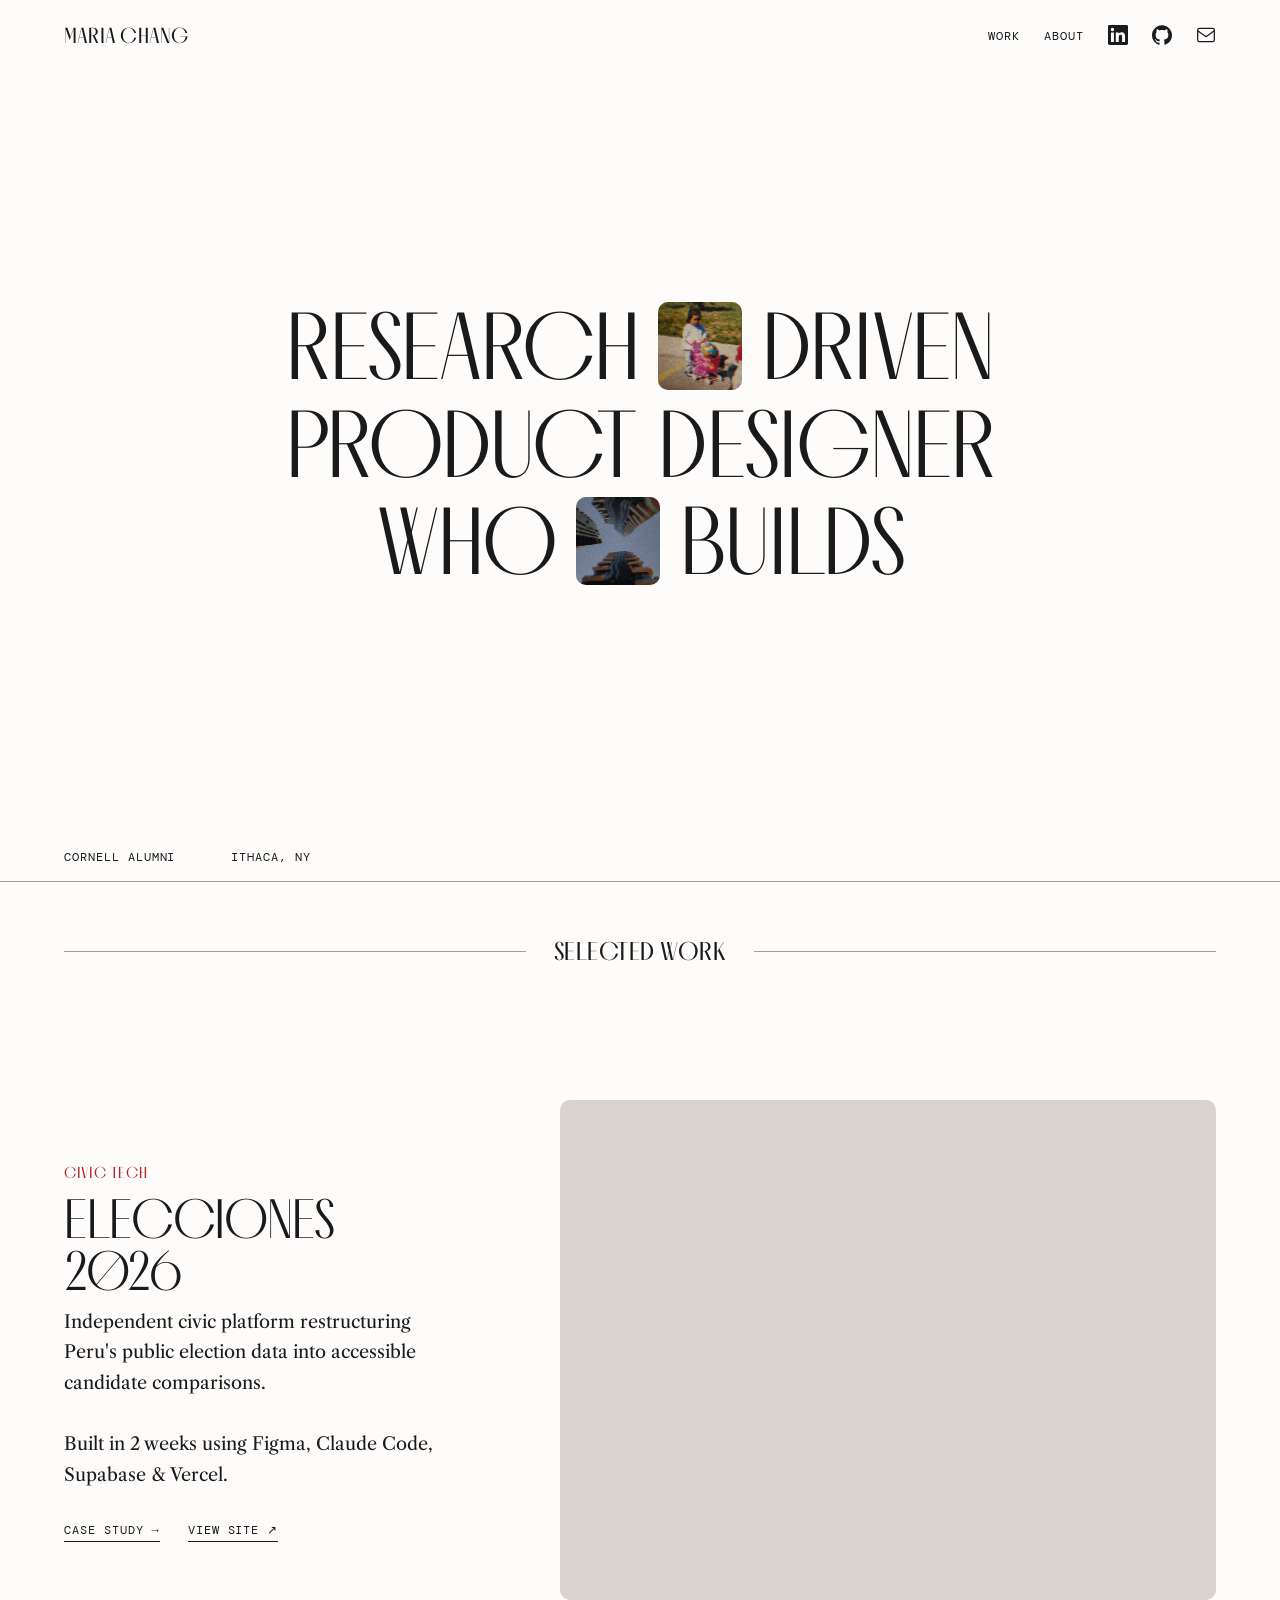
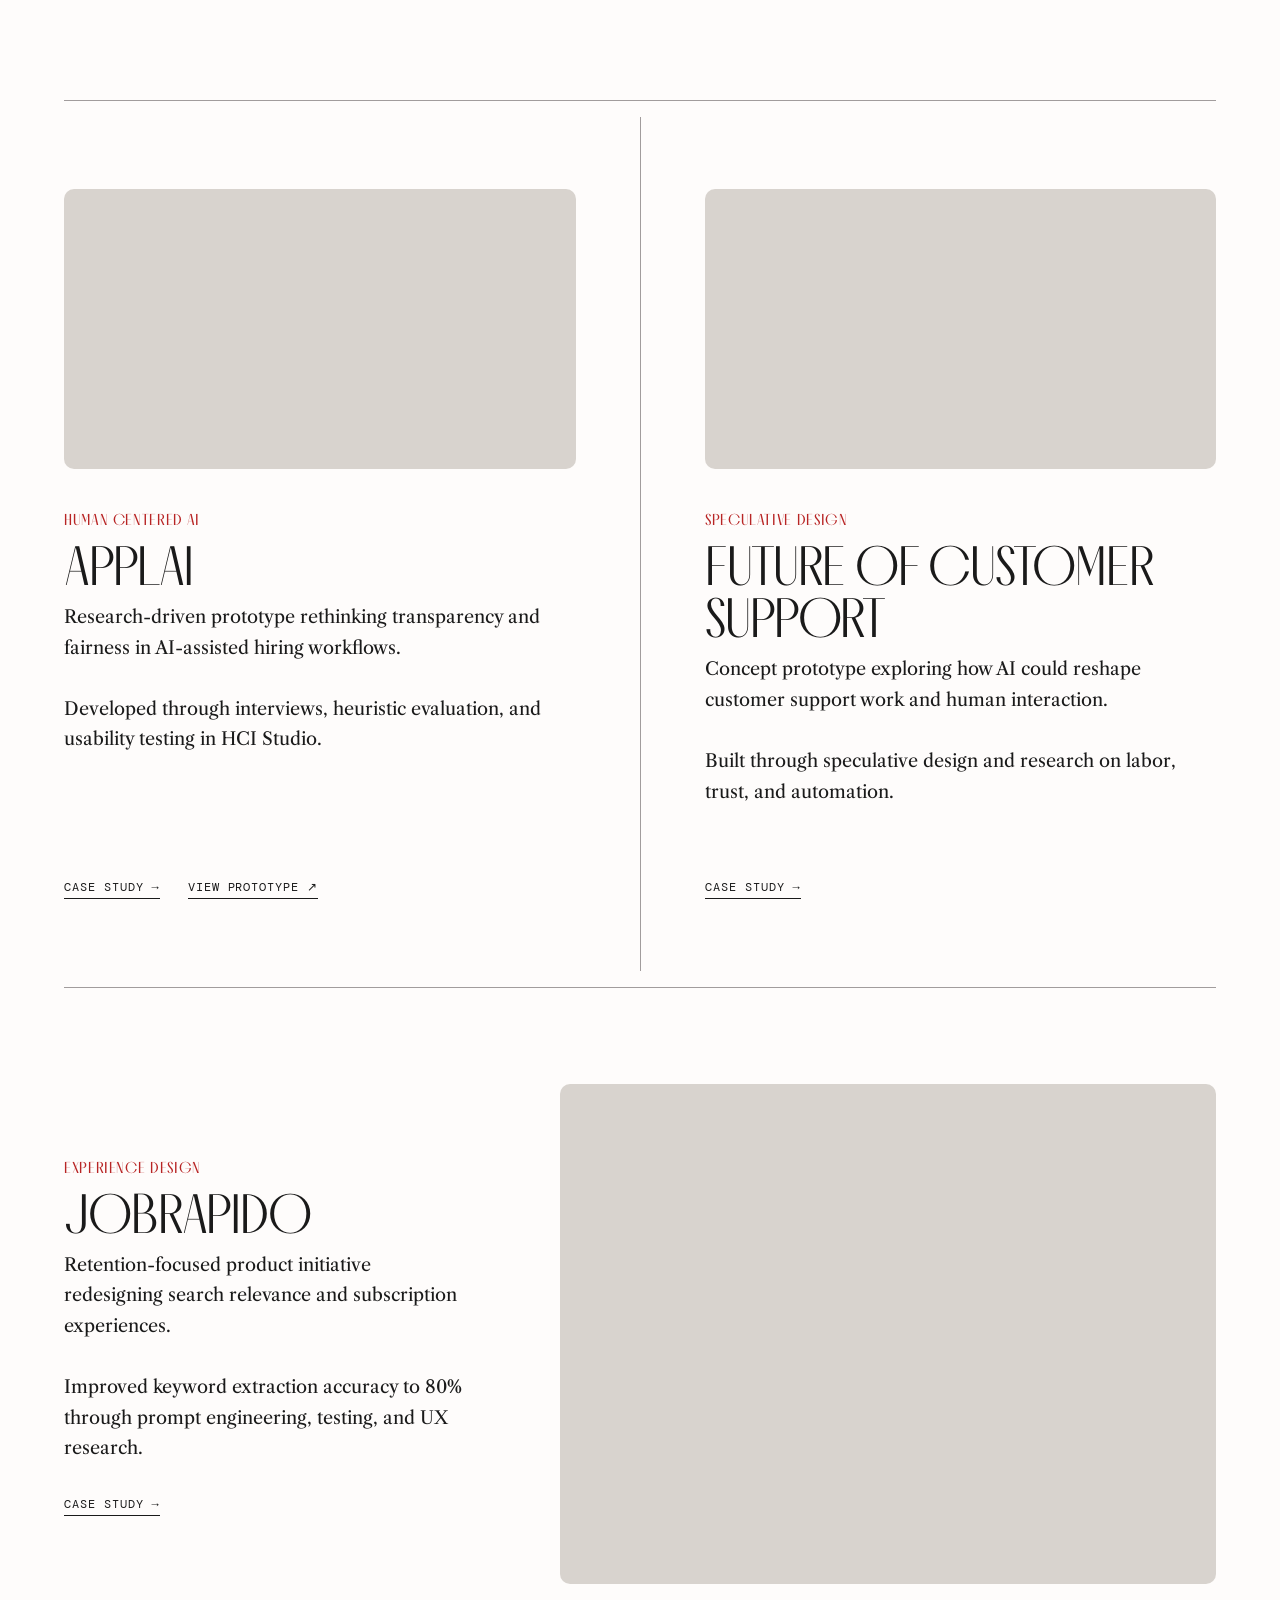
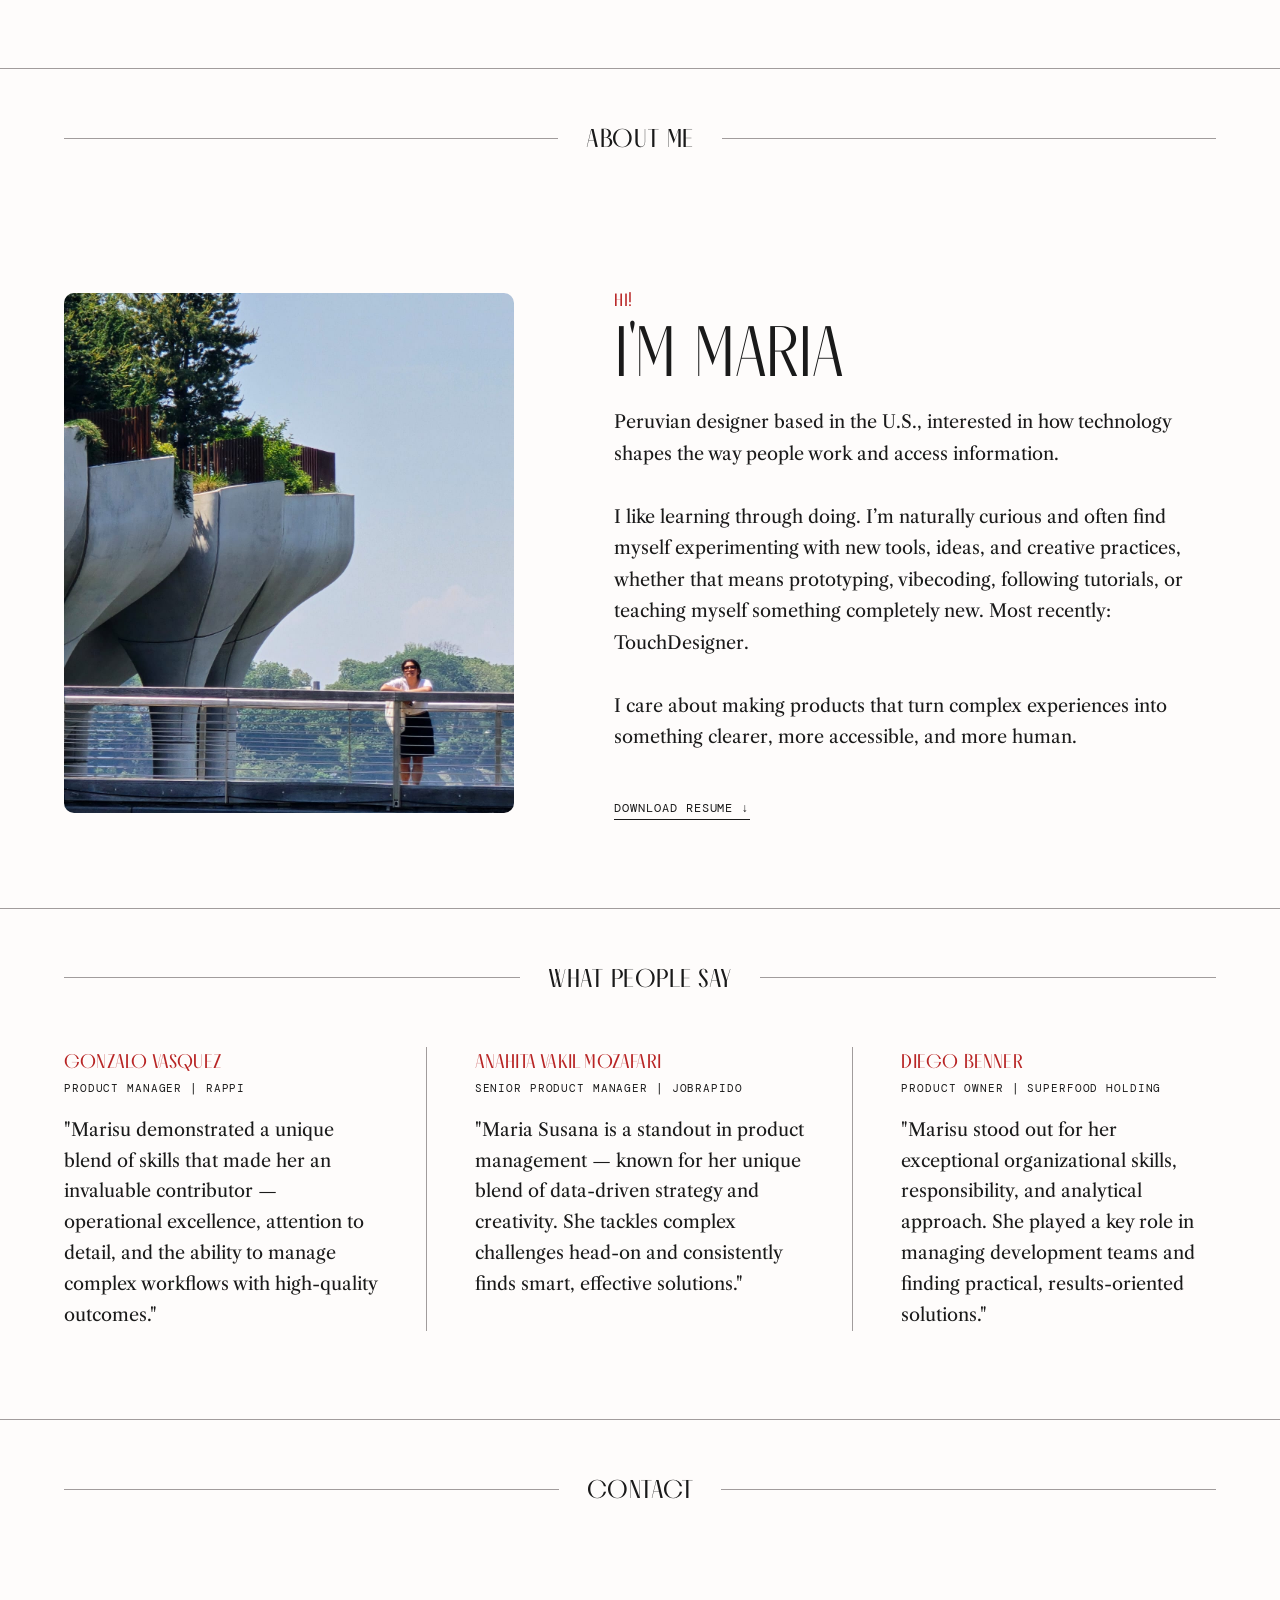
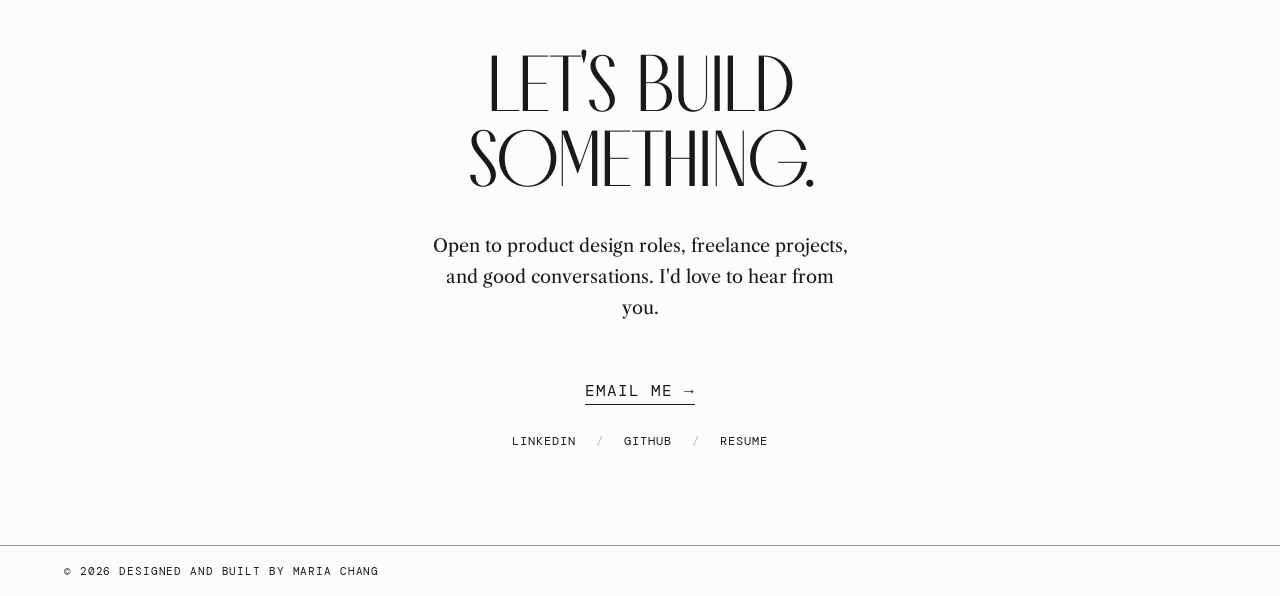
==== commit 7b1ca911: "Update nav RESUME link to download PDF Co-Authored-By: Claude Sonnet 4.6 <noreply@anthropic.com>" ====
--- a/index.html
+++ b/index.html
@@ -471,7 +471,7 @@
         <span class="footer-social__sep">/</span>
         <a href="https://github.com/mschv" target="_blank" rel="noopener noreferrer">GITHUB</a>
         <span class="footer-social__sep">/</span>
-        <a href="https://github.com/marisuchang" target="_blank" rel="noopener noreferrer">RESUME</a>
+        <a href="docs/Maria Chang PM CV.pdf" download="Maria Chang PM CV.pdf">RESUME</a>
       </div>
     </div>
 
--- a/styles/base.css
+++ b/styles/base.css
@@ -1,16 +1,13 @@
-/* ── MELODRAMA ──────────────────────────────────────────────────────────────
-   Drop Melodrama-Regular.woff2 and Melodrama-Medium.woff2 into /fonts/
-   Download free at: https://www.fontshare.com/fonts/melodrama             */
 @font-face {
   font-family: 'Melodrama';
-  src: url('../fonts/Melodrama-Regular.woff2') format('woff2');
+  src: url('../fonts/melodrama-font-family/Melodrama-Regular.otf') format('opentype');
   font-weight: 400;
   font-style: normal;
   font-display: swap;
 }
 @font-face {
   font-family: 'Melodrama';
-  src: url('../fonts/Melodrama-Medium.woff2') format('woff2');
+  src: url('../fonts/melodrama-font-family/Melodrama-Medium.otf') format('opentype');
   font-weight: 500;
   font-style: normal;
   font-display: swap;
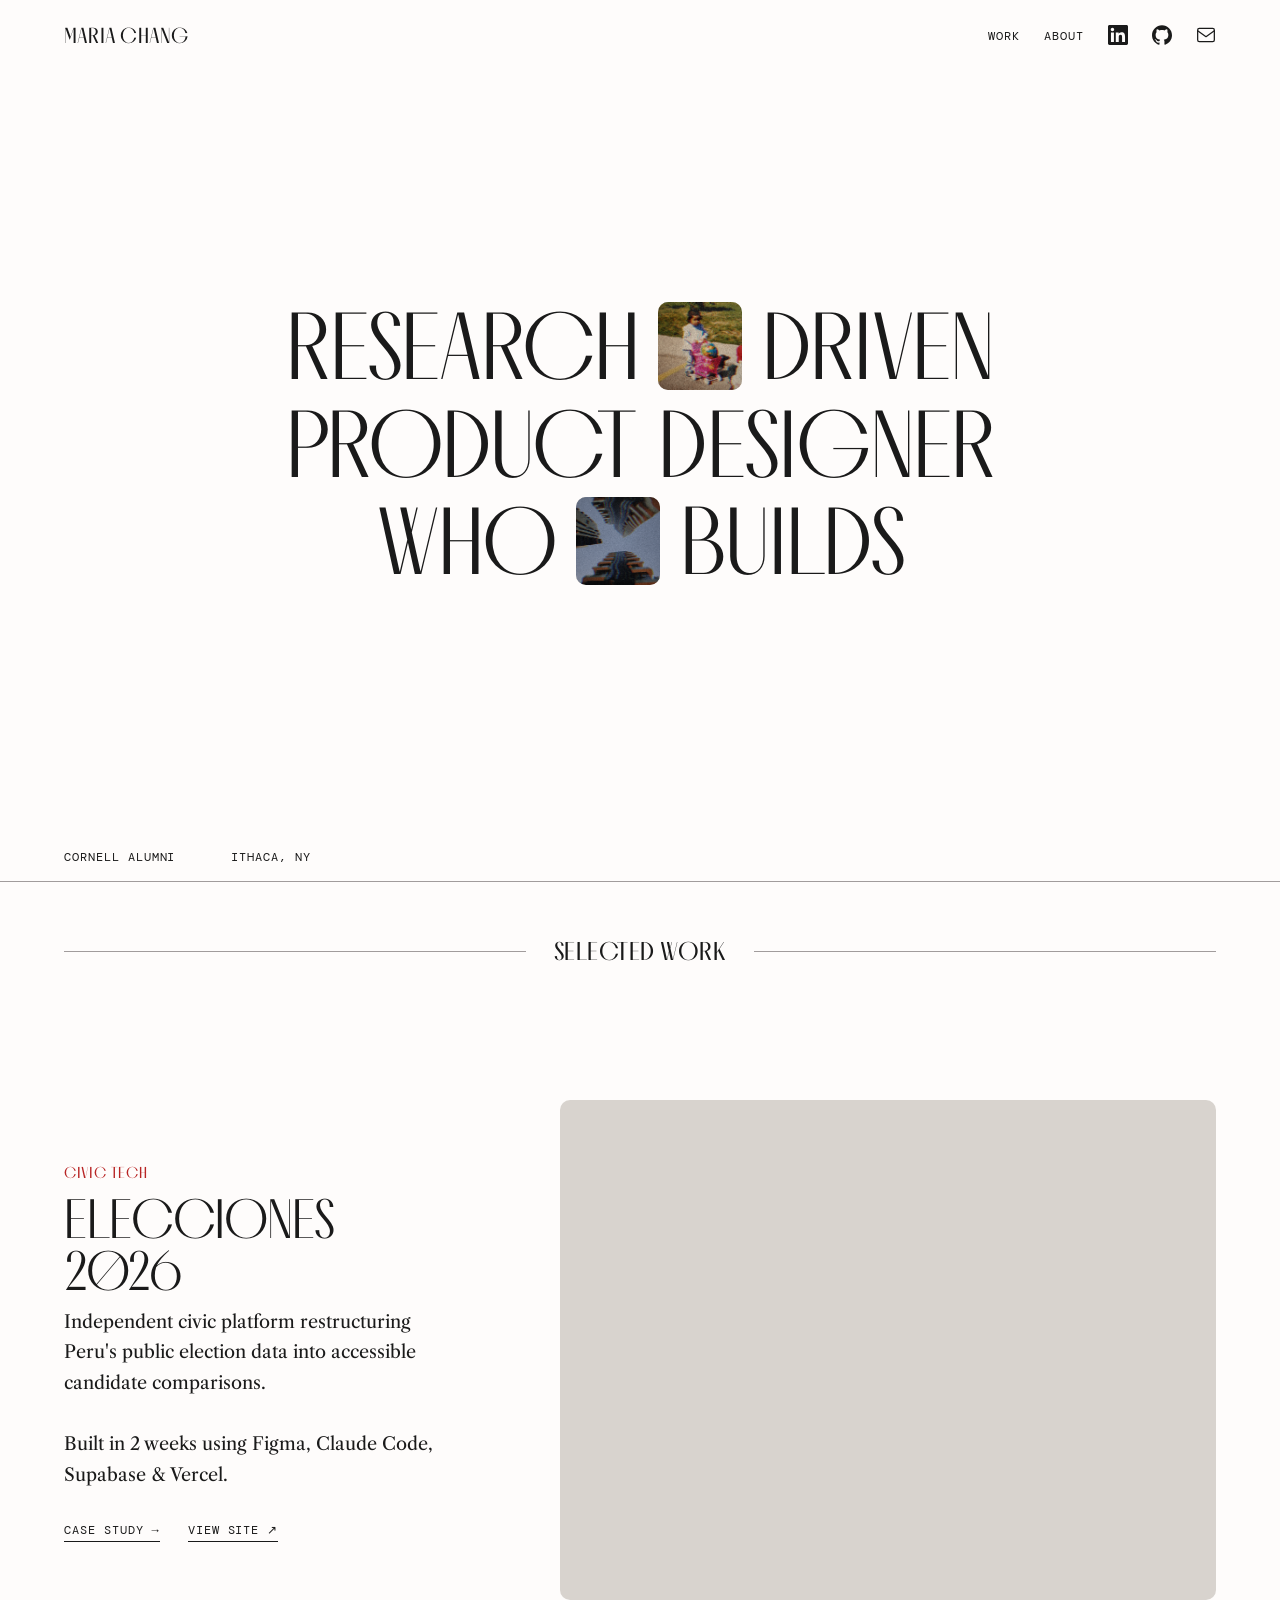
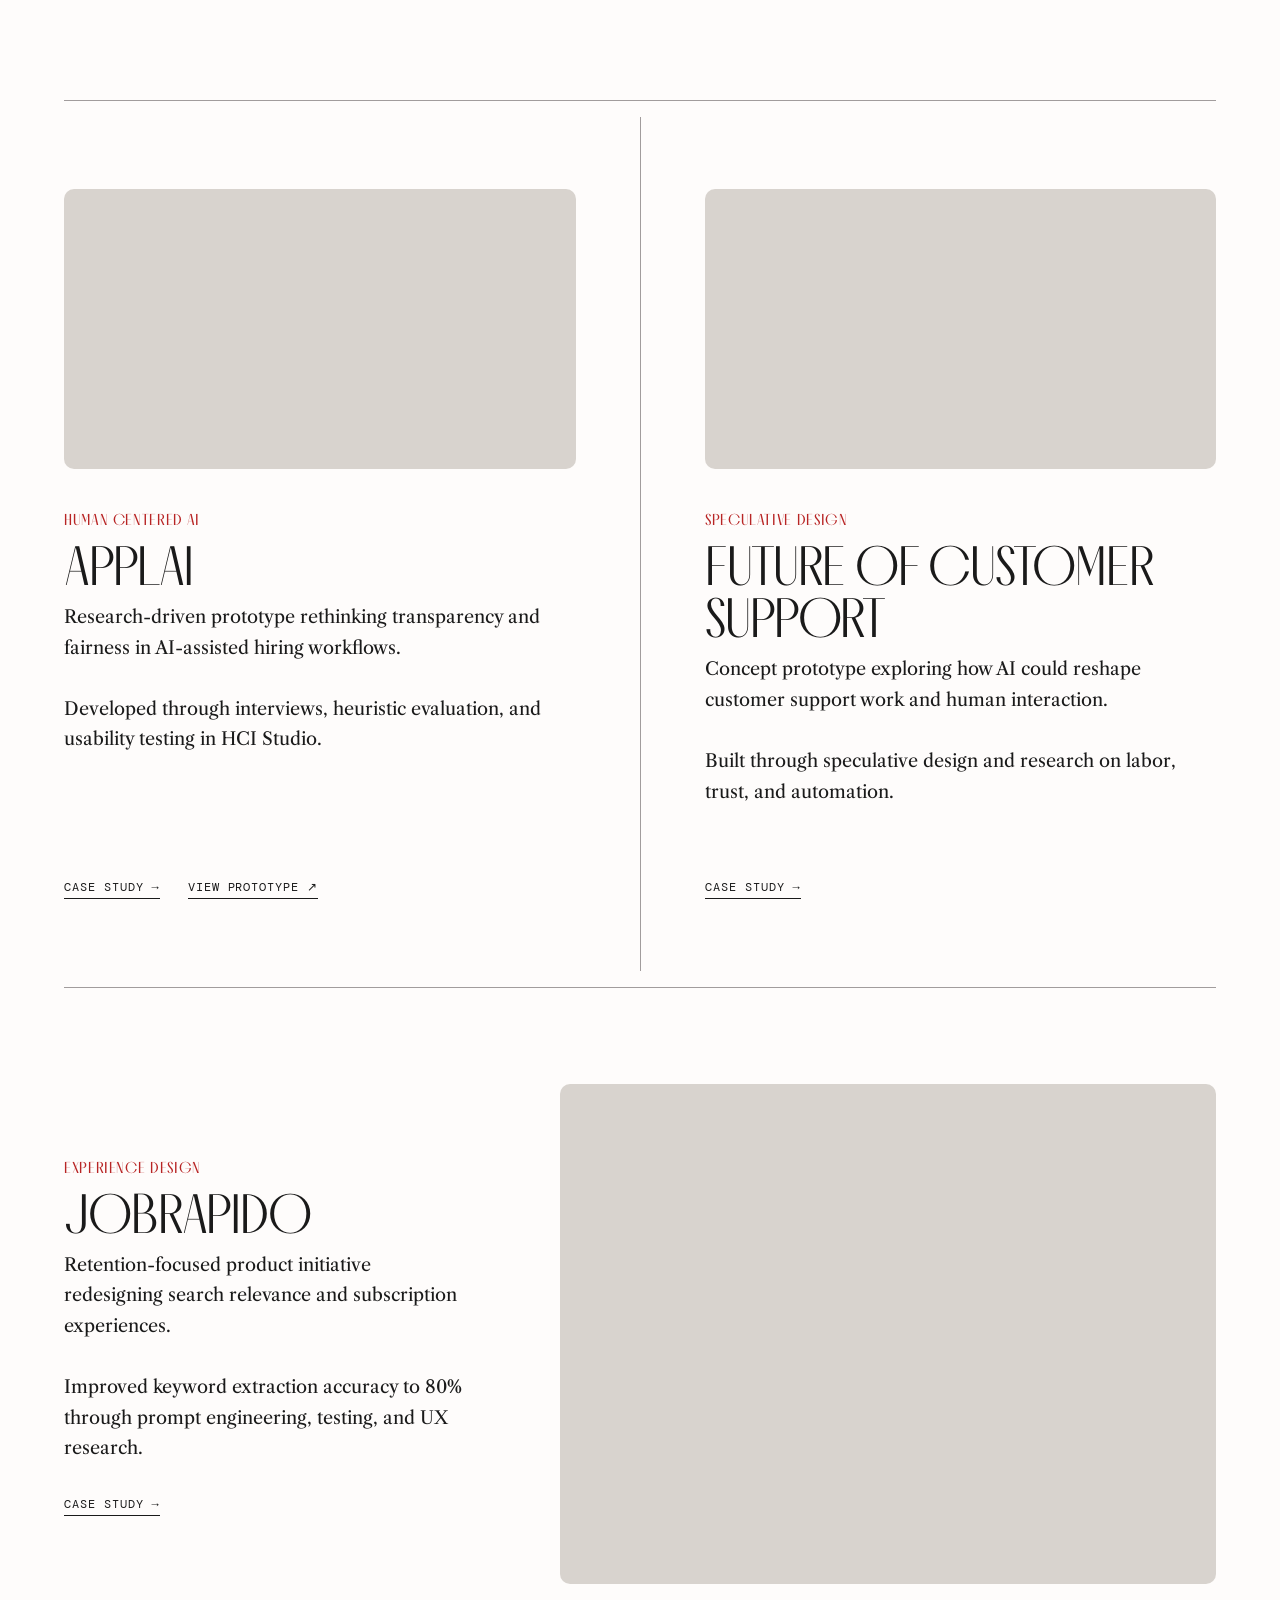
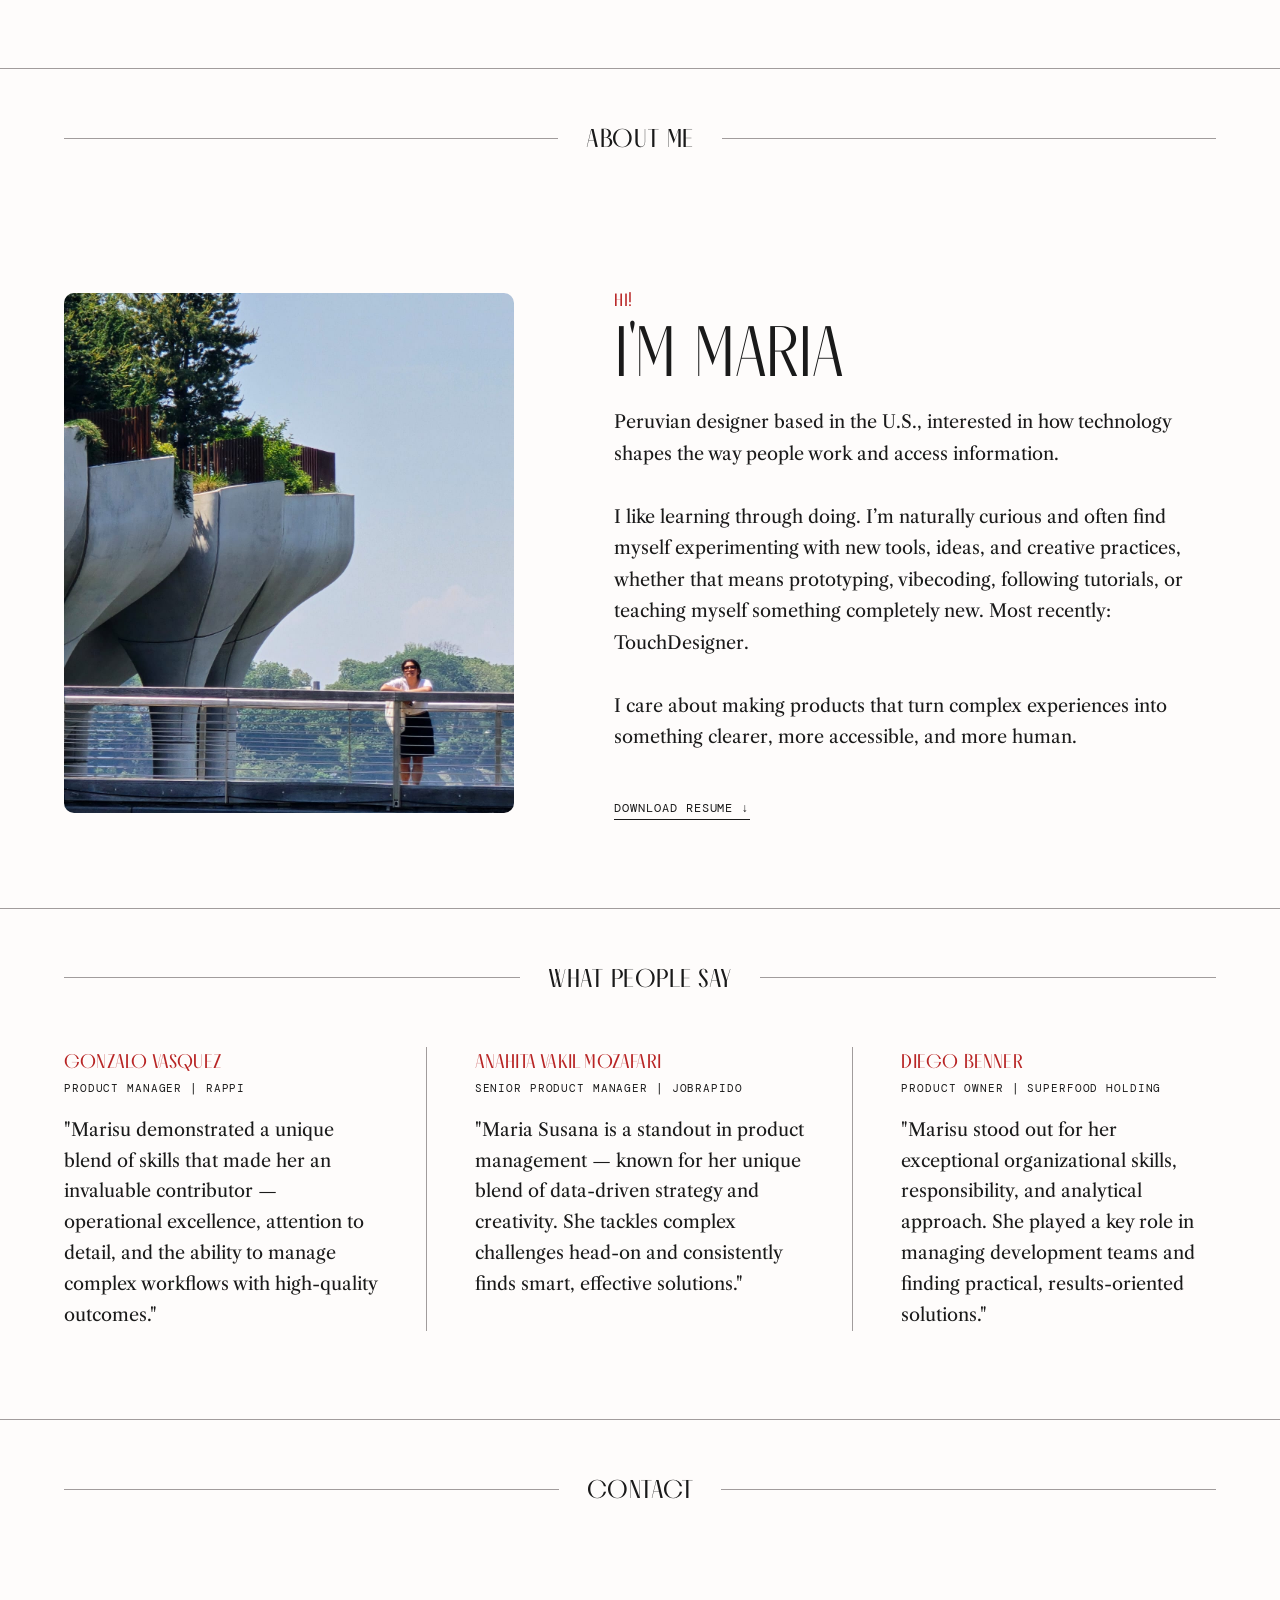
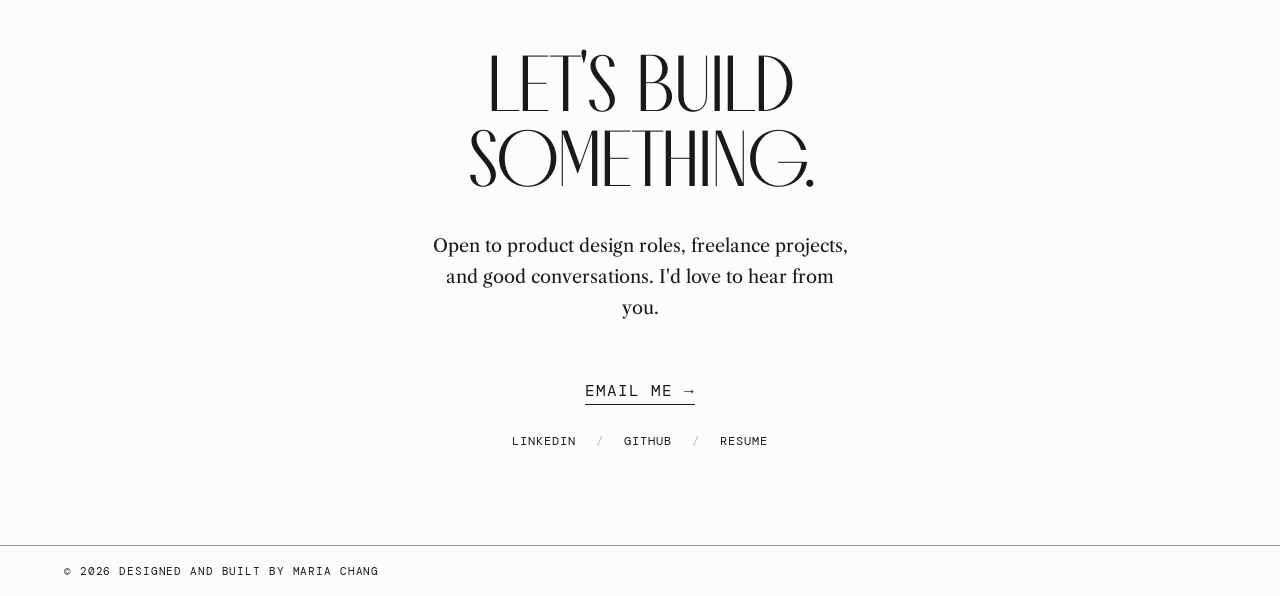
==== commit af481129: "Fix logo link to use relative index.html instead of root / Co-Authored-By: Claude Sonnet 4.6 <norepl" ====
--- a/index.html
+++ b/index.html
@@ -214,7 +214,7 @@
   <!-- ══════════════════════════════════════════════════════════════════════ -->
   <header class="site-header">
     <nav class="nav inner">
-      <a href="/" class="nav-logo">MARIA CHANG</a>
+      <a href="index.html" class="nav-logo">MARIA CHANG</a>
       <!-- Separator: hidden in default state, shows in scrolled pill -->
       <div class="nav-sep"></div>
       <ul class="nav-links">
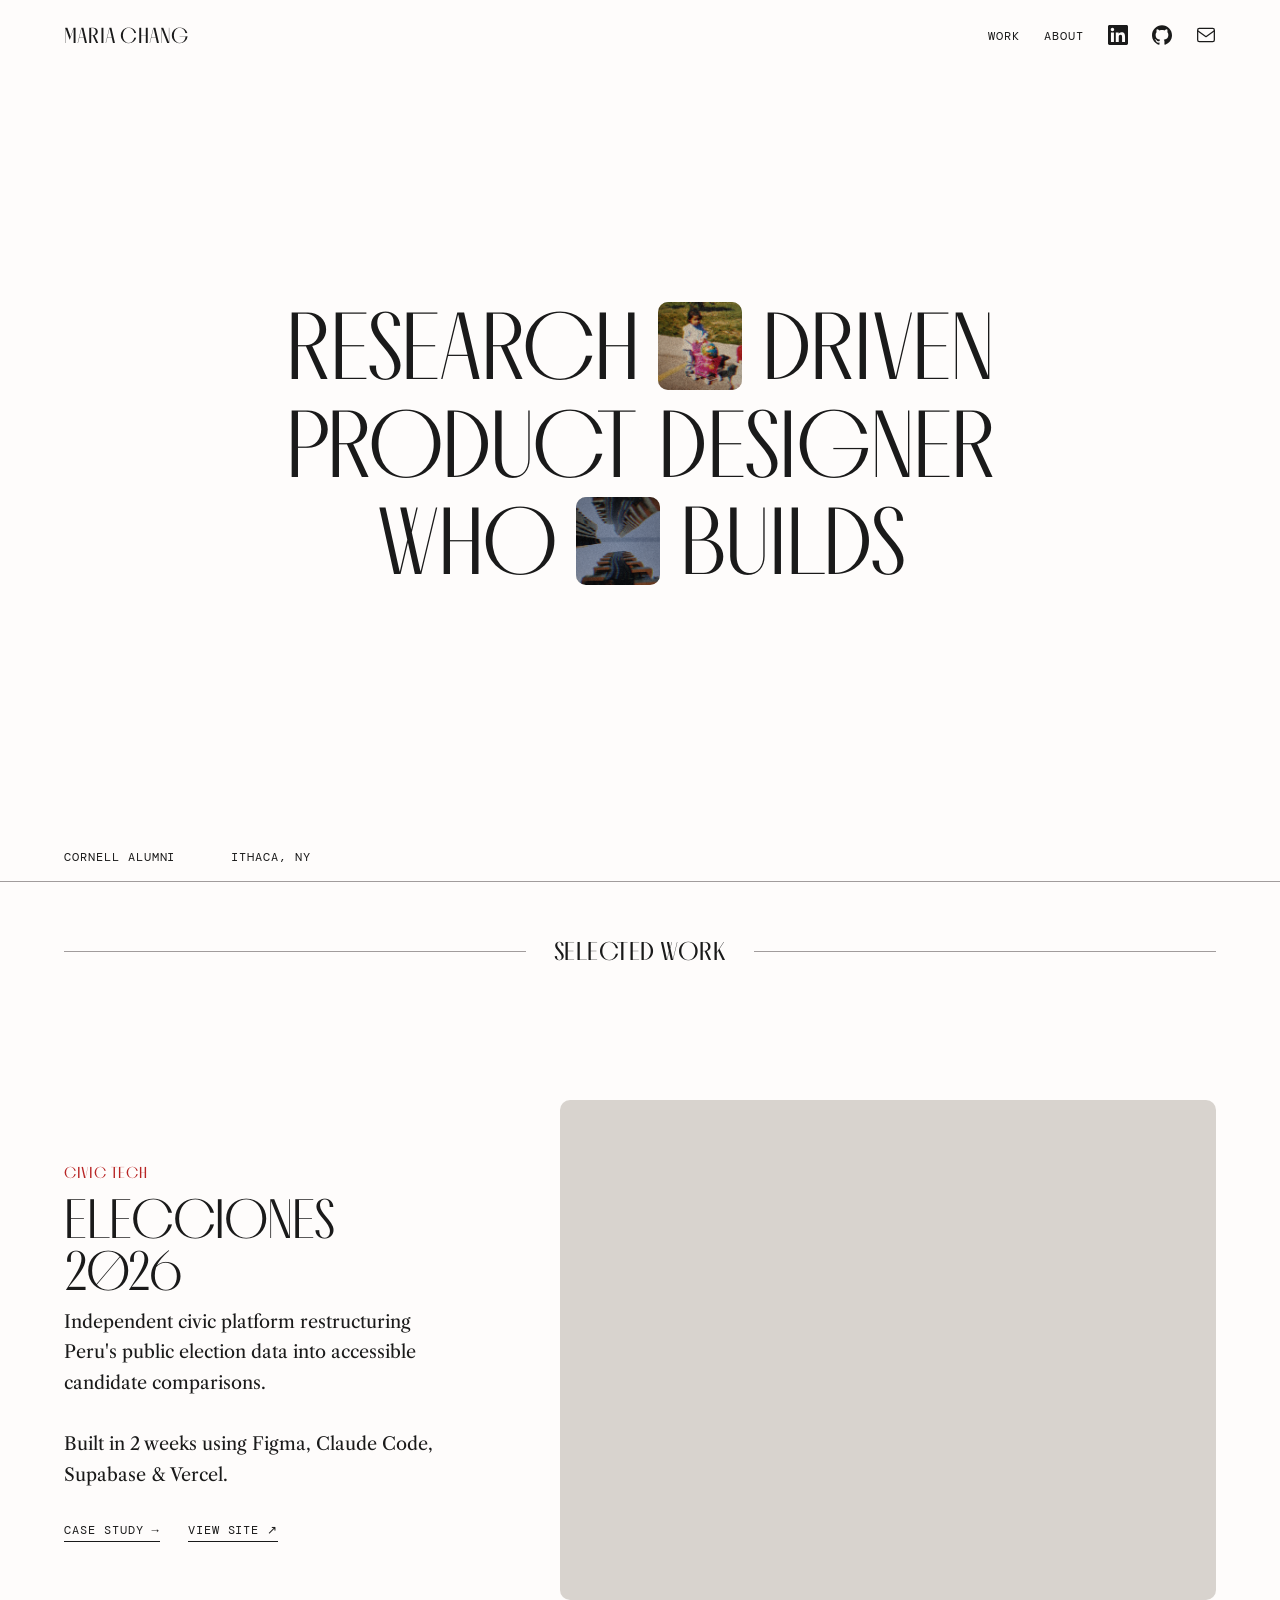
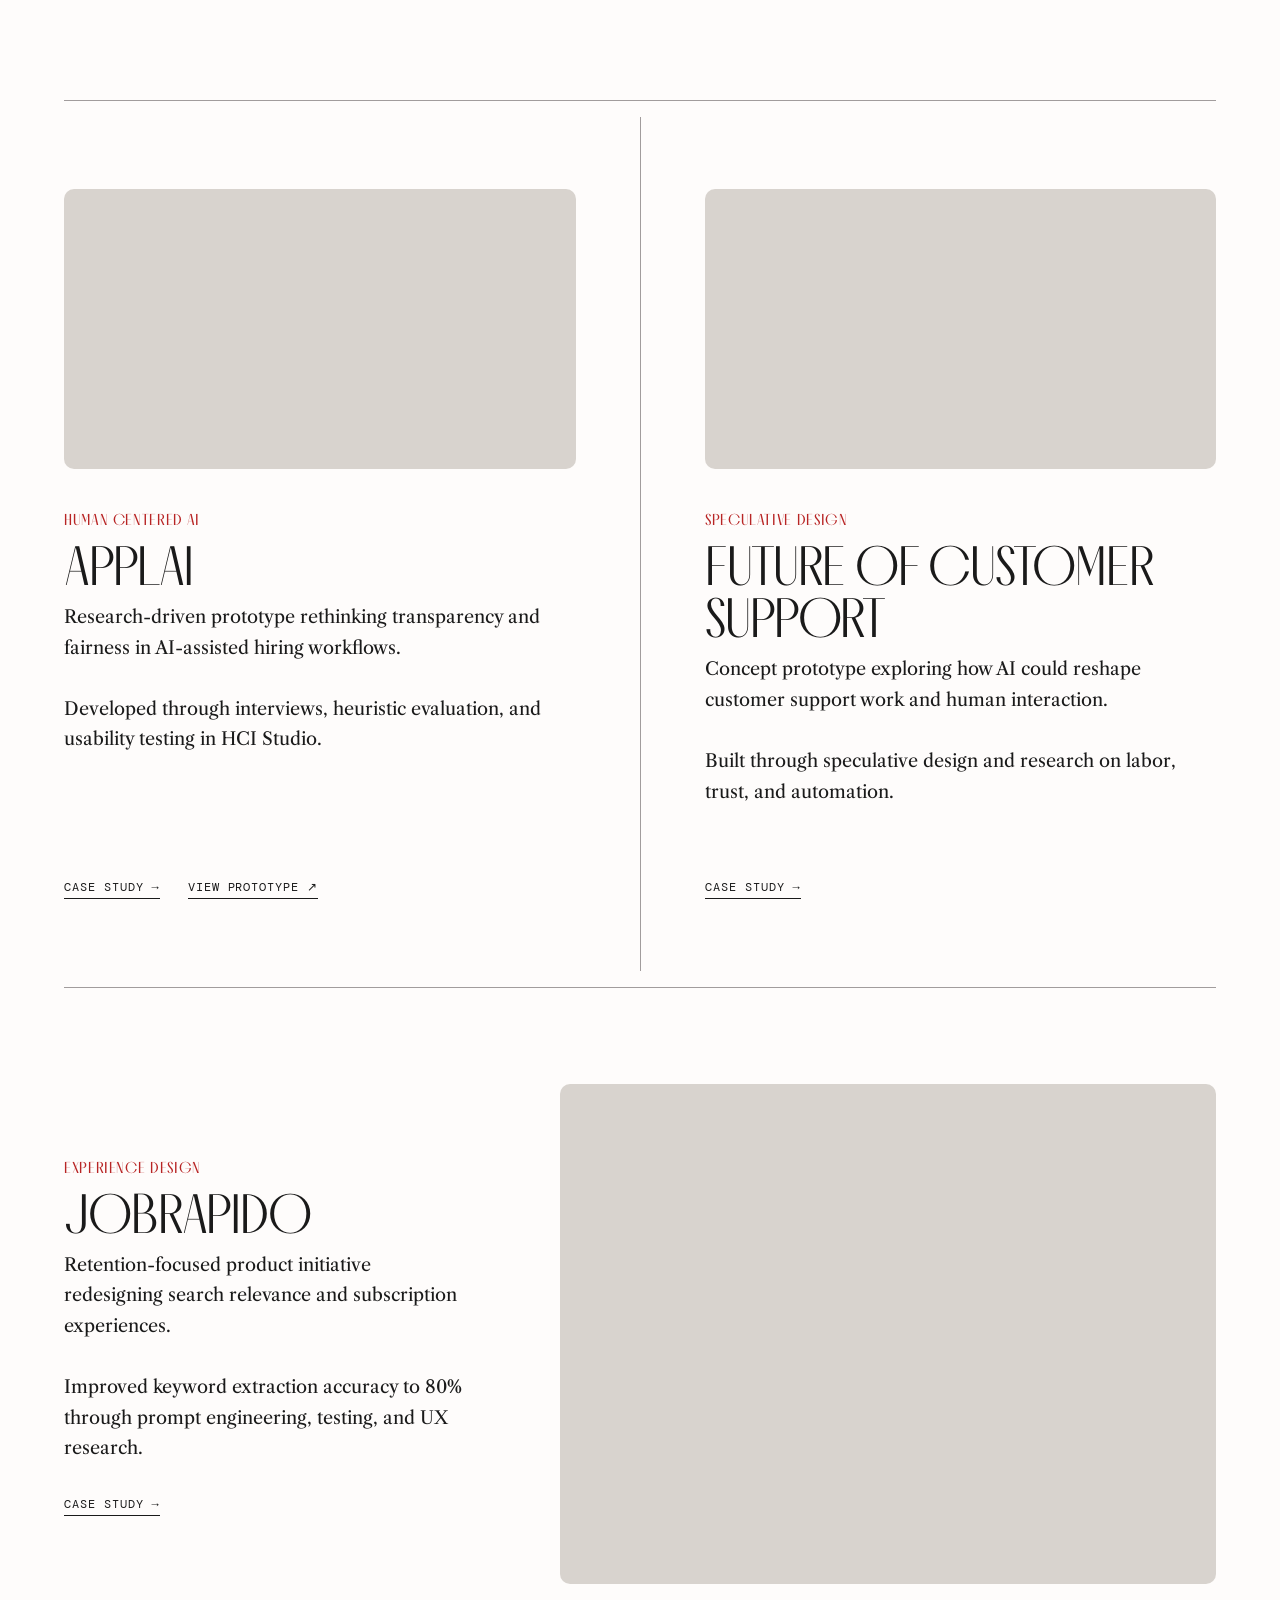
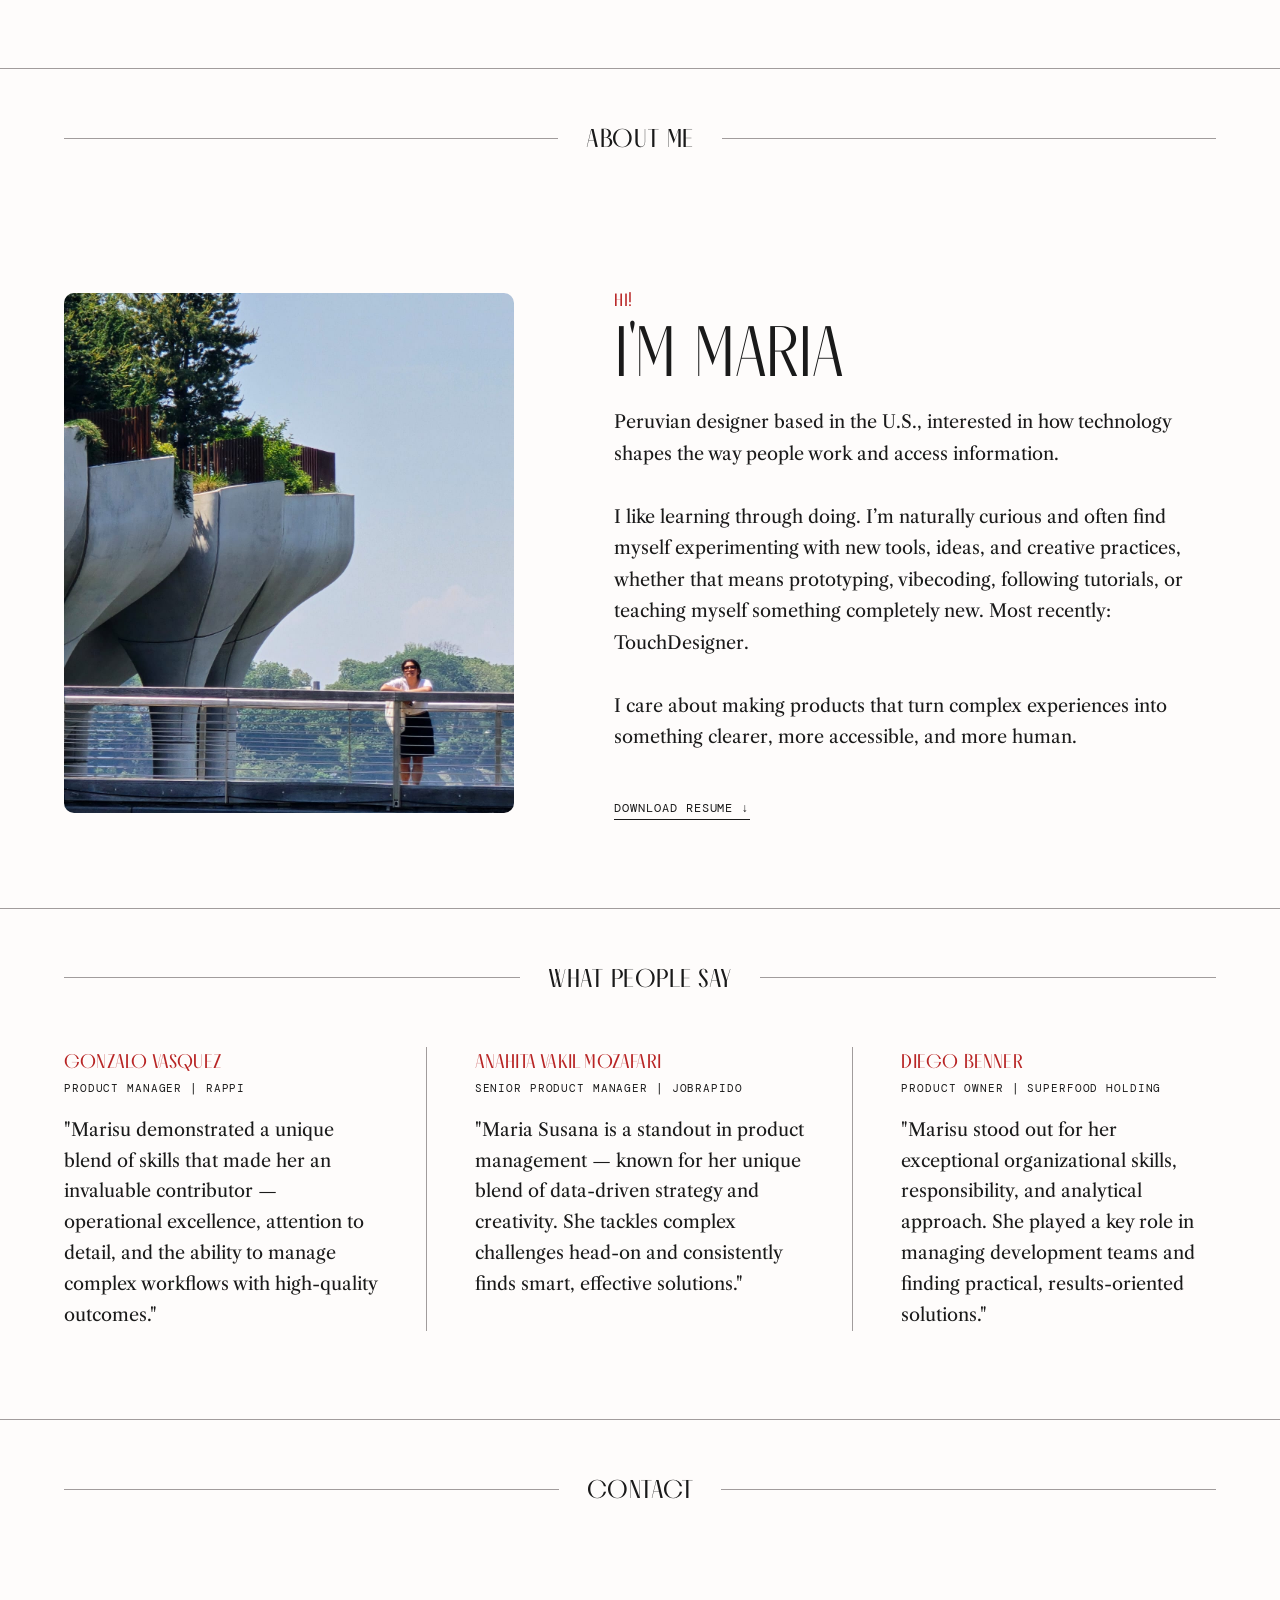
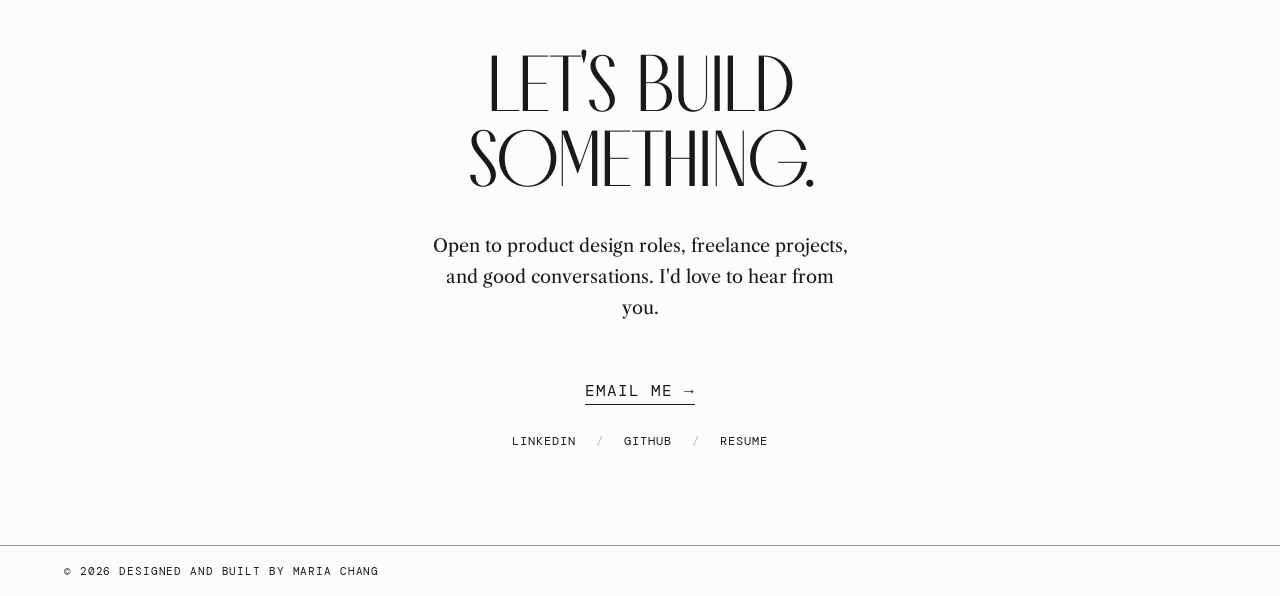
==== commit cdffccb1: "Fix logo link in index.html to use absolute portfolio URL Co-Authored-By: Claude Sonnet 4.6 <noreply" ====
--- a/index.html
+++ b/index.html
@@ -214,7 +214,7 @@
   <!-- ══════════════════════════════════════════════════════════════════════ -->
   <header class="site-header">
     <nav class="nav inner">
-      <a href="index.html" class="nav-logo">MARIA CHANG</a>
+      <a href="https://mschv.github.io/portfolio/" class="nav-logo">MARIA CHANG</a>
       <!-- Separator: hidden in default state, shows in scrolled pill -->
       <div class="nav-sep"></div>
       <ul class="nav-links">
